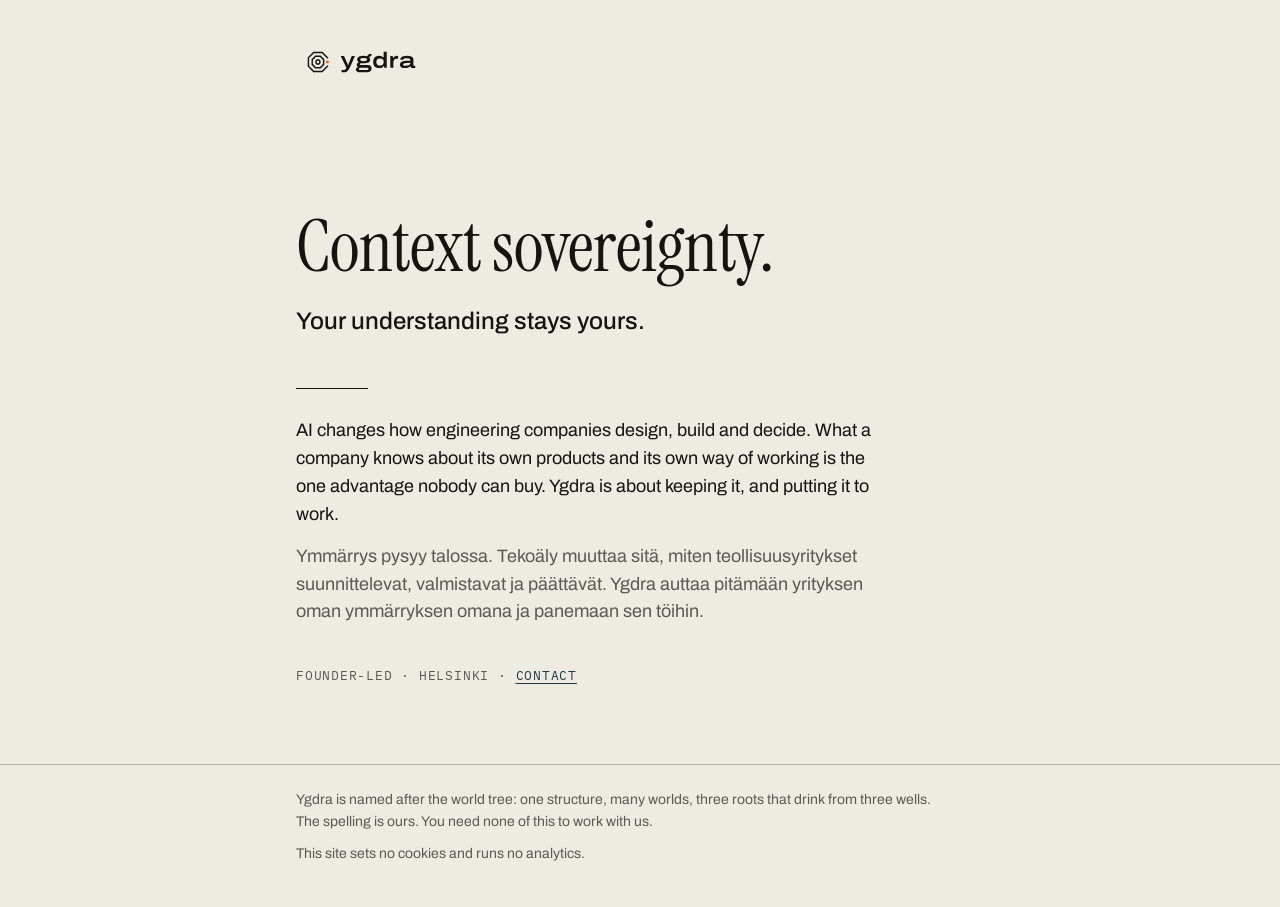
==== index.html @ 9dcf535b "ygdra.ai holding page v1 (from ygdra-site 4acb606)" ====
<!doctype html>
<html lang="en">
<head>
<meta charset="utf-8">
<meta name="viewport" content="width=device-width, initial-scale=1">
<title>Ygdra</title>
<meta name="description" content="Context sovereignty. Your understanding stays yours.">
<meta name="color-scheme" content="light dark">
<link rel="icon" href="favicon.svg" type="image/svg+xml">
<link rel="icon" href="favicon.ico" sizes="any">
<link rel="preload" href="fonts/Archivo-400-700.woff2" as="font" type="font/woff2" crossorigin>
<link rel="preload" href="fonts/InstrumentSerif-400.woff2" as="font" type="font/woff2" crossorigin>
<style>
@font-face{font-family:"Archivo";src:url(fonts/Archivo-400-700.woff2) format("woff2");font-weight:400 700;font-stretch:62% 125%;font-display:swap}
@font-face{font-family:"Instrument Serif";src:url(fonts/InstrumentSerif-400.woff2) format("woff2");font-weight:400;font-display:swap}
@font-face{font-family:"IBM Plex Mono";src:url(fonts/IBMPlexMono-400.woff2) format("woff2");font-weight:400;font-display:swap}
:root{--bg:#eeebe3;--ink:#15140f;--ink-2:#5c5a53;--rule:#15140f;--link:#1e3a44}
@media (prefers-color-scheme:dark){:root{--bg:#15140f;--ink:#eeebe3;--ink-2:#a19f9a;--rule:#eeebe3;--link:#eeebe3}}
*{box-sizing:border-box}
html,body{margin:0;background:var(--bg);color:var(--ink)}
body{font-family:"Archivo",system-ui,sans-serif;font-size:18px;line-height:1.55;min-height:100vh;display:flex;flex-direction:column}
.wrap{width:100%;max-width:46rem;margin:0 auto;padding:0 24px}
header{padding:40px 0 0}
header img{display:block;height:44px;width:auto}
.img-dark{display:none}
@media (prefers-color-scheme:dark){.img-light{display:none}.img-dark{display:block}}
main{flex:1;padding:14vh 0 64px}
h1{font-family:"Instrument Serif",Georgia,serif;font-weight:400;font-size:clamp(44px,8vw,72px);line-height:1.04;letter-spacing:-.01em;margin:0}
.promise{font-size:clamp(20px,2.6vw,24px);font-weight:500;margin:18px 0 0}
.rule{border:0;border-top:1px solid var(--rule);margin:48px 0 28px;width:72px}
p{margin:0 0 14px;max-width:36rem}
.fi{color:var(--ink-2)}
.meta{font-family:"IBM Plex Mono",ui-monospace,monospace;font-size:13px;letter-spacing:.06em;text-transform:uppercase;color:var(--ink-2);margin-top:40px}
a{color:var(--link);text-underline-offset:3px}
a:focus-visible{outline:2px solid #b8390a;outline-offset:3px}
footer{border-top:1px solid color-mix(in srgb,var(--rule) 25%,transparent);padding:24px 0 32px;font-size:14px;color:var(--ink-2)}
footer p{max-width:40rem;margin:0 0 10px}
</style>
</head>
<body>
<header><div class="wrap">
  <img class="img-light" src="img/ygdra-lockup-horizontal.svg" alt="Ygdra" width="133" height="44">
  <img class="img-dark" src="img/ygdra-lockup-horizontal-dark.svg" alt="" width="133" height="44">
</div></header>

<main><div class="wrap">
  <h1>Context sovereignty.</h1>
  <p class="promise">Your understanding stays yours.</p>

  <hr class="rule">

  <p>AI changes how engineering companies design, build and decide. What a company knows about its own products and its own way of working is the one advantage nobody can buy. Ygdra is about keeping it, and putting it to work.</p>
  <p lang="fi" class="fi">Ymmärrys pysyy talossa. Tekoäly muuttaa sitä, miten teollisuusyritykset suunnittelevat, valmistavat ja päättävät. Ygdra auttaa pitämään yrityksen oman ymmärryksen omana ja panemaan sen töihin.</p>

  <p class="meta">Founder-led · Helsinki · <a href="mailto:hello@ygdra.ai">Contact</a></p>
</div></main>

<footer><div class="wrap">
  <p>Ygdra is named after the world tree: one structure, many worlds, three roots that drink from three wells. The spelling is ours. You need none of this to work with us.</p>
  <p>This site sets no cookies and runs no analytics.</p>
</div></footer>
</body>
</html>
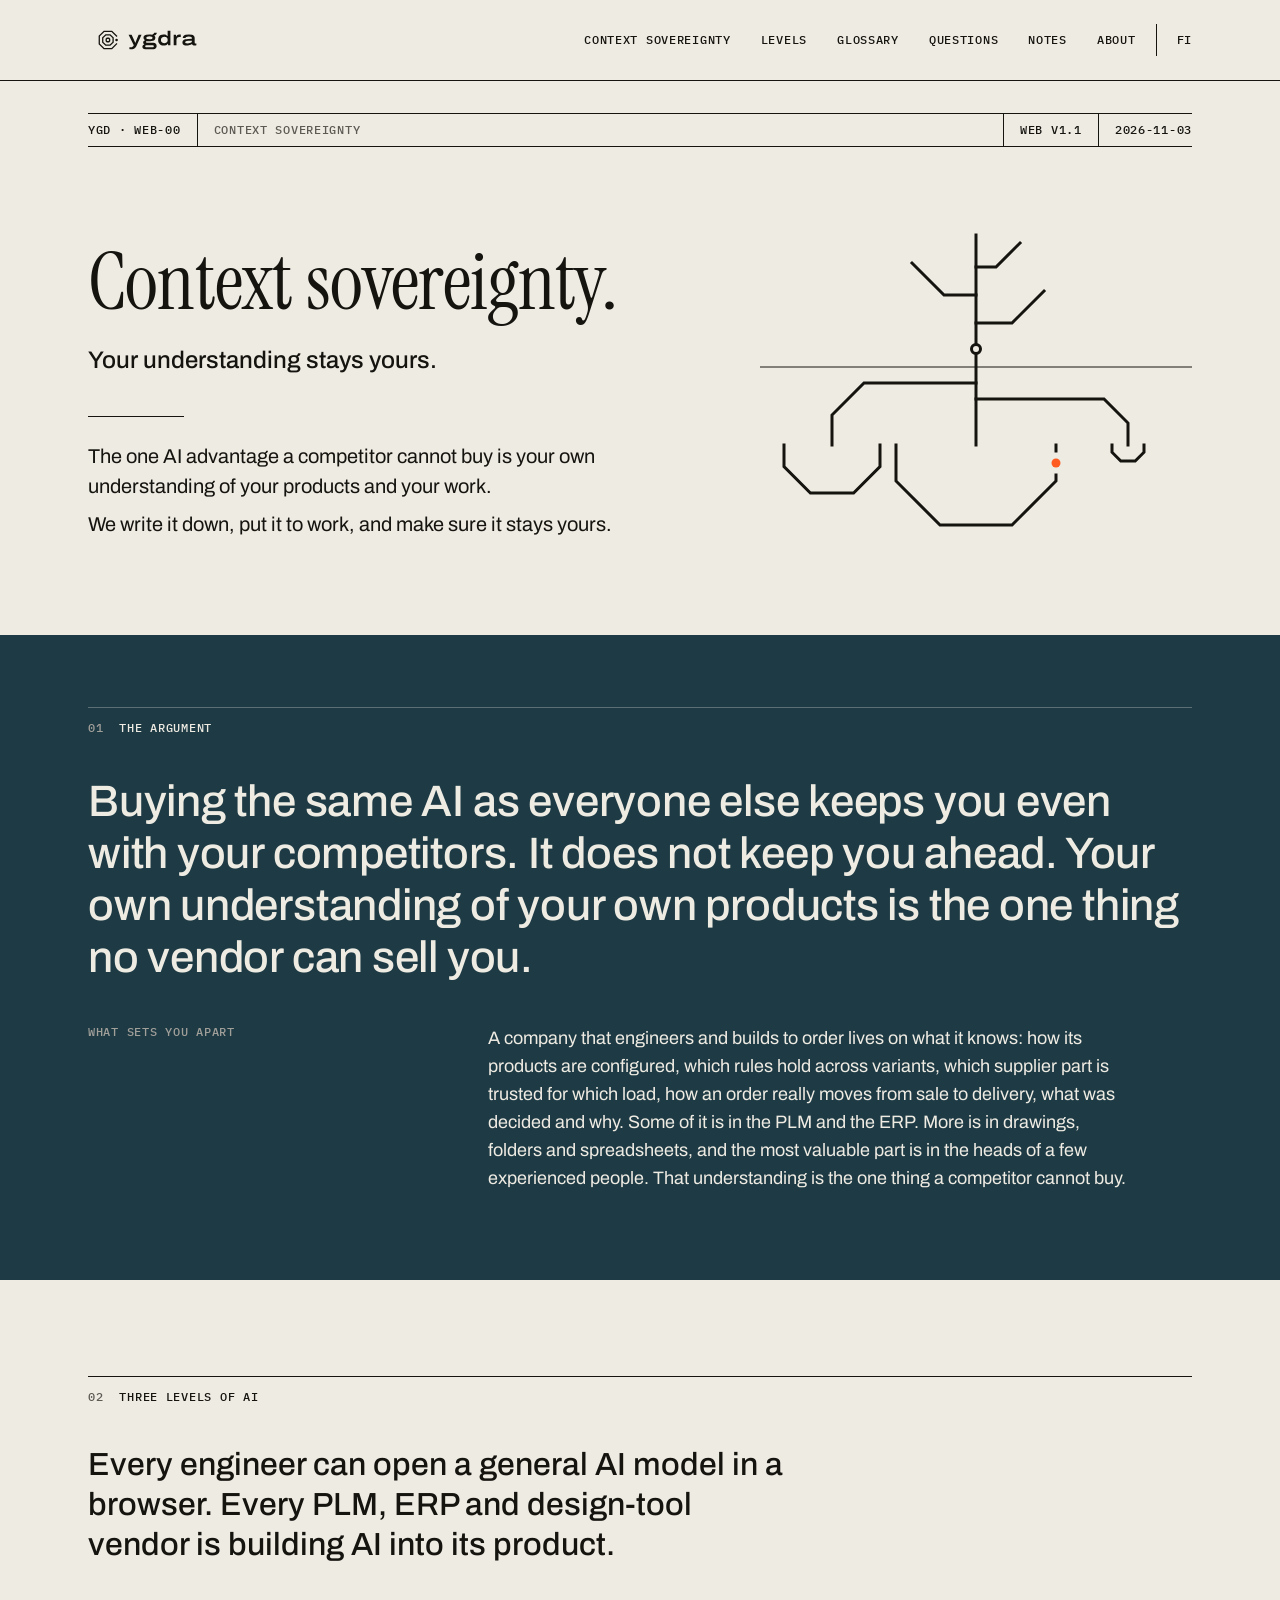
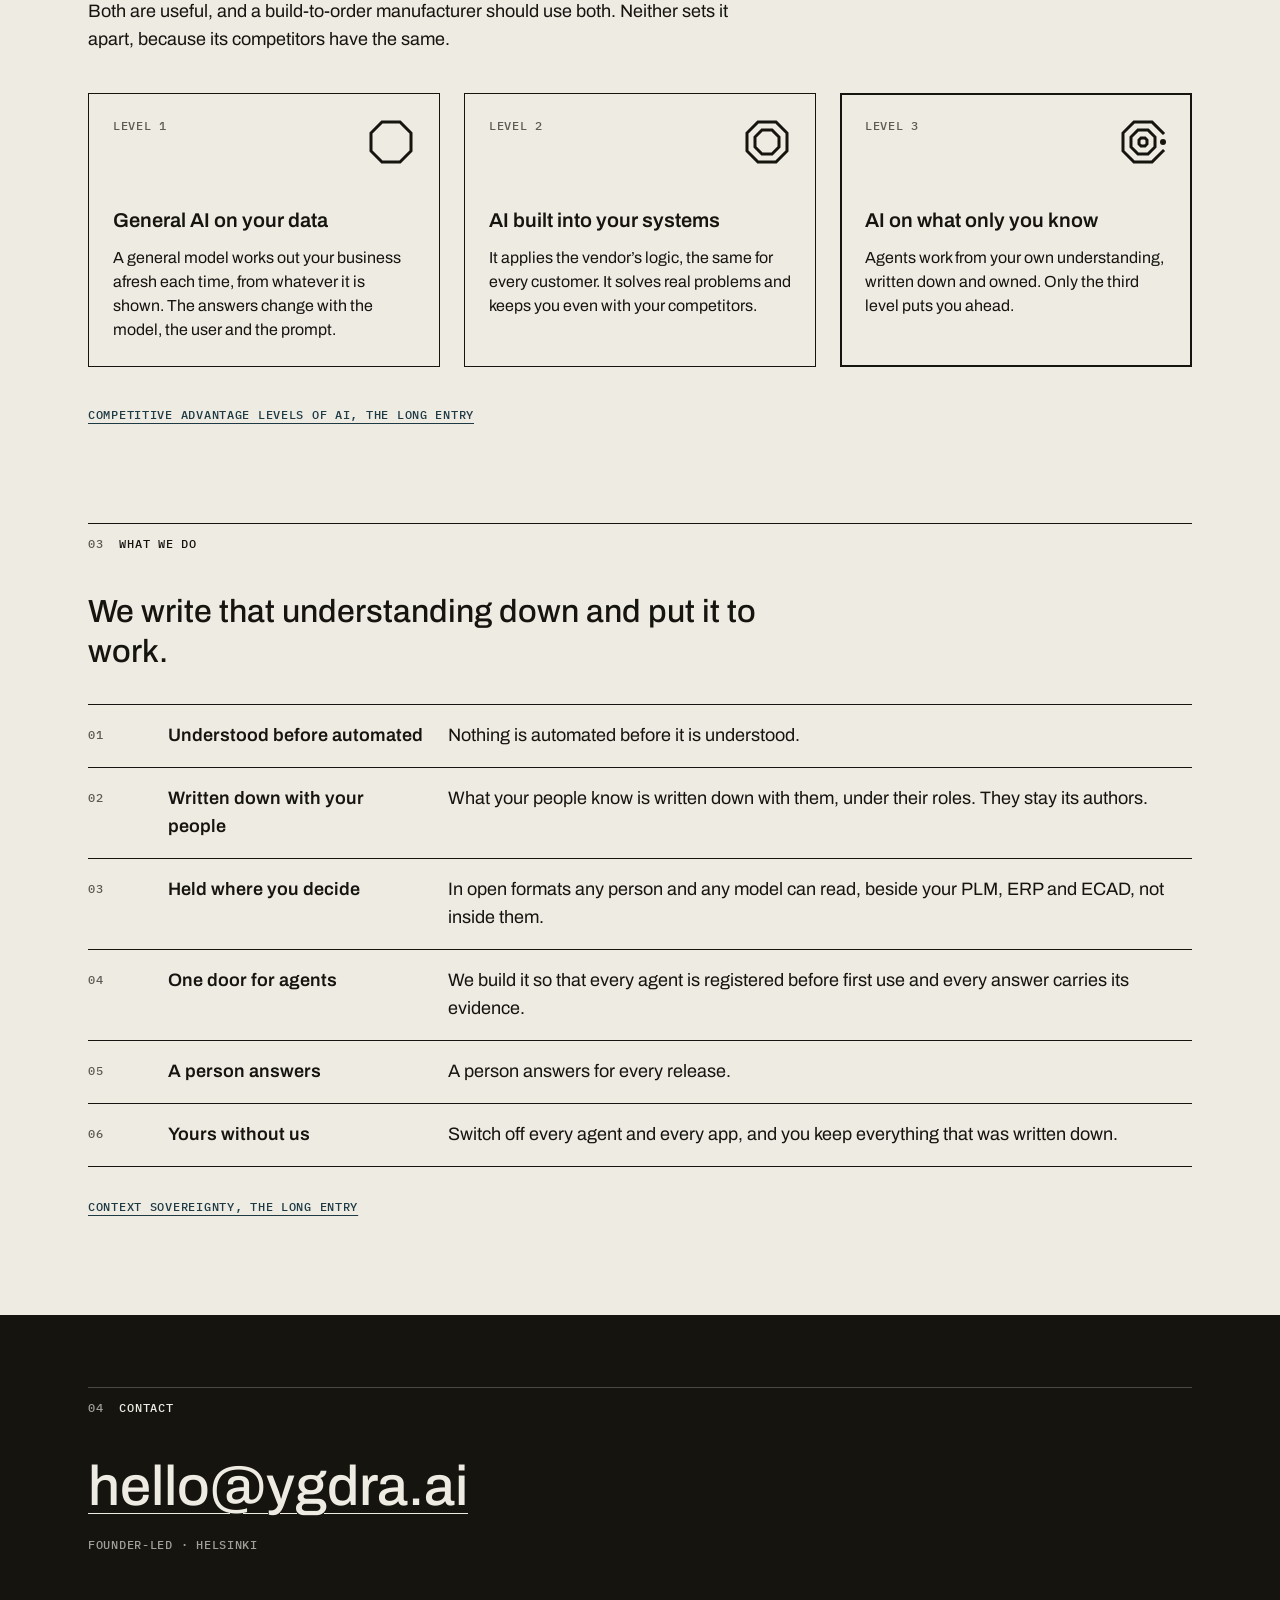
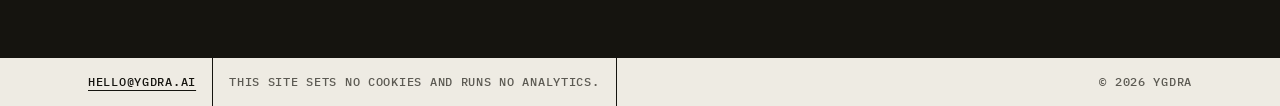
==== commit 2f373c7c: "Site v1.1: lander, context sovereignty, levels, glossary, questions, notes, about, FI Co-Authored-By" ====
--- a/index.html
+++ b/index.html
@@ -6,58 +6,101 @@
 <title>Ygdra</title>
 <meta name="description" content="Context sovereignty. Your understanding stays yours.">
 <meta name="color-scheme" content="light dark">
-<link rel="icon" href="favicon.svg" type="image/svg+xml">
-<link rel="icon" href="favicon.ico" sizes="any">
-<link rel="preload" href="fonts/Archivo-400-700.woff2" as="font" type="font/woff2" crossorigin>
-<link rel="preload" href="fonts/InstrumentSerif-400.woff2" as="font" type="font/woff2" crossorigin>
-<style>
-@font-face{font-family:"Archivo";src:url(fonts/Archivo-400-700.woff2) format("woff2");font-weight:400 700;font-stretch:62% 125%;font-display:swap}
-@font-face{font-family:"Instrument Serif";src:url(fonts/InstrumentSerif-400.woff2) format("woff2");font-weight:400;font-display:swap}
-@font-face{font-family:"IBM Plex Mono";src:url(fonts/IBMPlexMono-400.woff2) format("woff2");font-weight:400;font-display:swap}
-:root{--bg:#eeebe3;--ink:#15140f;--ink-2:#5c5a53;--rule:#15140f;--link:#1e3a44}
-@media (prefers-color-scheme:dark){:root{--bg:#15140f;--ink:#eeebe3;--ink-2:#a19f9a;--rule:#eeebe3;--link:#eeebe3}}
-*{box-sizing:border-box}
-html,body{margin:0;background:var(--bg);color:var(--ink)}
-body{font-family:"Archivo",system-ui,sans-serif;font-size:18px;line-height:1.55;min-height:100vh;display:flex;flex-direction:column}
-.wrap{width:100%;max-width:46rem;margin:0 auto;padding:0 24px}
-header{padding:40px 0 0}
-header img{display:block;height:44px;width:auto}
-.img-dark{display:none}
-@media (prefers-color-scheme:dark){.img-light{display:none}.img-dark{display:block}}
-main{flex:1;padding:14vh 0 64px}
-h1{font-family:"Instrument Serif",Georgia,serif;font-weight:400;font-size:clamp(44px,8vw,72px);line-height:1.04;letter-spacing:-.01em;margin:0}
-.promise{font-size:clamp(20px,2.6vw,24px);font-weight:500;margin:18px 0 0}
-.rule{border:0;border-top:1px solid var(--rule);margin:48px 0 28px;width:72px}
-p{margin:0 0 14px;max-width:36rem}
-.fi{color:var(--ink-2)}
-.meta{font-family:"IBM Plex Mono",ui-monospace,monospace;font-size:13px;letter-spacing:.06em;text-transform:uppercase;color:var(--ink-2);margin-top:40px}
-a{color:var(--link);text-underline-offset:3px}
-a:focus-visible{outline:2px solid #b8390a;outline-offset:3px}
-footer{border-top:1px solid color-mix(in srgb,var(--rule) 25%,transparent);padding:24px 0 32px;font-size:14px;color:var(--ink-2)}
-footer p{max-width:40rem;margin:0 0 10px}
-</style>
+<link rel="icon" href="/favicon.svg" type="image/svg+xml">
+<link rel="icon" href="/favicon.ico" sizes="any">
+<link rel="alternate" hreflang="en" href="/">
+<link rel="alternate" hreflang="fi" href="/fi/">
+<link rel="preload" href="/fonts/Archivo-400-700.woff2" as="font" type="font/woff2" crossorigin>
+<link rel="preload" href="/fonts/InstrumentSerif-400.woff2" as="font" type="font/woff2" crossorigin>
+<link rel="stylesheet" href="/css/site.css">
 </head>
 <body>
-<header><div class="wrap">
-  <img class="img-light" src="img/ygdra-lockup-horizontal.svg" alt="Ygdra" width="133" height="44">
-  <img class="img-dark" src="img/ygdra-lockup-horizontal-dark.svg" alt="" width="133" height="44">
+<a class="skip" href="#main">Skip to content</a>
+<header class="site-head"><div class="wrap">
+  <a class="brand" href="/" aria-current="page"><picture><source srcset="/img/ygdra-lockup-horizontal-one-colour-birch.svg" media="(prefers-color-scheme: dark)"><img src="/img/ygdra-lockup-horizontal-one-colour-tar.svg" alt="Ygdra, home" width="120" height="40"></picture></a>
+  <nav class="nav" aria-label="Main"><ul>
+    <li><a href="/context-sovereignty/">Context sovereignty</a></li>
+    <li><a href="/levels/">Levels</a></li>
+    <li><a href="/glossary/">Glossary</a></li>
+    <li><a href="/questions/">Questions</a></li>
+    <li><a href="/notes/">Notes</a></li>
+    <li><a href="/about/">About</a></li>
+    <li class="lang"><a href="/fi/" lang="fi" hreflang="fi" aria-label="Suomeksi">FI</a></li>
+  </ul></nav>
 </div></header>
 
-<main><div class="wrap">
-  <h1>Context sovereignty.</h1>
-  <p class="promise">Your understanding stays yours.</p>
+<main id="main">
+  <section class="hero" aria-labelledby="lead"><div class="wrap">
+    <p class="tb"><span>YGD · WEB-00</span><span class="tb-title" aria-hidden="true">Context sovereignty</span><span>Web v1.1</span><span>2026-11-03</span></p>
+    <div class="hero-grid">
+      <div>
+        <h1 class="lead" id="lead">Context sovereignty.</h1>
+        <p class="promise">Your understanding stays yours.</p>
+        <hr class="rule">
+        <p class="story"><span>The one AI advantage a competitor cannot buy is your own understanding of your products and your work.</span><span>We write it down, put it to work, and make sure it stays yours.</span></p>
+      </div>
+      <figure class="hero-fig"><picture><source srcset="/img/ygdra-device-plain-dark.svg" media="(prefers-color-scheme: dark)"><img class="acc-asset" src="/img/ygdra-device-plain.svg" alt="" width="432" height="320"></picture></figure>
+    </div>
+  </div></section>
 
-  <hr class="rule">
+  <section class="band" aria-labelledby="h-argument"><div class="wrap">
+    <div class="sec-head"><span class="no">01</span><h2 id="h-argument">The argument</h2></div>
+    <p class="statement">Buying the same AI as everyone else keeps you even with your competitors. It does not keep you ahead. Your own understanding of your own products is the one thing no vendor can sell you.</p>
+    <div class="cols">
+      <p class="label">What sets you apart</p>
+      <p>A company that engineers and builds to order lives on what it knows: how its products are configured, which rules hold across variants, which supplier part is trusted for which load, how an order really moves from sale to delivery, what was decided and why. Some of it is in the PLM and the ERP. More is in drawings, folders and spreadsheets, and the most valuable part is in the heads of a few experienced people. That understanding is the one thing a competitor cannot buy.</p>
+    </div>
+  </div></section>
 
-  <p>AI changes how engineering companies design, build and decide. What a company knows about its own products and its own way of working is the one advantage nobody can buy. Ygdra is about keeping it, and putting it to work.</p>
-  <p lang="fi" class="fi">Ymmärrys pysyy talossa. Tekoäly muuttaa sitä, miten teollisuusyritykset suunnittelevat, valmistavat ja päättävät. Ygdra auttaa pitämään yrityksen oman ymmärryksen omana ja panemaan sen töihin.</p>
+  <section class="block" aria-labelledby="h-levels"><div class="wrap">
+    <div class="sec-head"><span class="no">02</span><h2 id="h-levels">Three levels of AI</h2></div>
+    <p class="lead-in">Every engineer can open a general AI model in a browser. Every PLM, ERP and design-tool vendor is building AI into its product.</p>
+    <p>Both are useful, and a build-to-order manufacturer should use both. Neither sets it apart, because its competitors have the same.</p>
+    <ol class="lvl-cards">
+      <li>
+        <div class="lvl-top"><span class="label">Level 1</span><svg class="rings" viewBox="0 0 24 24" width="48" height="48" aria-hidden="true" focusable="false"><path d="M7.5 2H16.5L22 7.5V16.5L16.5 22H7.5L2 16.5V7.5Z" fill="none" stroke="currentColor" stroke-width="1.5" stroke-linejoin="miter" stroke-linecap="square"/></svg></div>
+        <h3>General AI on your data</h3>
+        <p>A general model works out your business afresh each time, from whatever it is shown. The answers change with the model, the user and the prompt.</p>
+      </li>
+      <li>
+        <div class="lvl-top"><span class="label">Level 2</span><svg class="rings" viewBox="0 0 24 24" width="48" height="48" aria-hidden="true" focusable="false"><path d="M7.5 2H16.5L22 7.5V16.5L16.5 22H7.5L2 16.5V7.5Z" fill="none" stroke="currentColor" stroke-width="1.5" stroke-linejoin="miter" stroke-linecap="square"/><path d="M9.5 6H14.5L18 9.5V14.5L14.5 18H9.5L6 14.5V9.5Z" fill="none" stroke="currentColor" stroke-width="1.5" stroke-linejoin="miter" stroke-linecap="square"/></svg></div>
+        <h3>AI built into your systems</h3>
+        <p>It applies the vendor’s logic, the same for every customer. It solves real problems and keeps you even with your competitors.</p>
+      </li>
+      <li class="ahead">
+        <div class="lvl-top"><span class="label">Level 3</span><svg class="rings" viewBox="0 0 24 24" width="48" height="48" aria-hidden="true" focusable="false"><path fill="currentColor" fill-rule="evenodd" d="M5.250 9.189L5.250 14.811L9.189 18.750L14.811 18.750L18.750 14.811L18.750 9.189L14.811 5.250L9.189 5.250ZM14.189 6.750L17.250 9.811L17.250 14.189L14.189 17.250L9.811 17.250L6.750 14.189L6.750 9.811L9.811 6.750ZM9.250 13.311L10.689 14.750L13.311 14.750L14.750 13.311L14.750 10.689L13.311 9.250L10.689 9.250L9.250 10.689ZM13.250 11.311L13.250 12.689L12.689 13.250L11.311 13.250L10.750 12.689L10.750 11.311L11.311 10.750L12.689 10.750ZM2.750 16.189L2.750 7.811L7.811 2.750L16.189 2.750L21.470 8.030L22.000 8.561L23.061 7.500L16.811 1.250L7.189 1.250L1.250 7.189L1.250 16.811L7.189 22.750L16.811 22.750L22.530 17.030L23.061 16.500L22.000 15.439L16.189 21.250L7.811 21.250Z"/><path fill="currentColor" d="M20.500 12.000a1.500 1.500 0 1 0 3.000 0a1.500 1.500 0 1 0 -3.000 0Z"/></svg></div>
+        <h3>AI on what only you know</h3>
+        <p>Agents work from your own understanding, written down and owned. Only the third level puts you ahead.</p>
+      </li>
+    </ol>
+    <p class="more"><a href="/levels/">Competitive advantage levels of AI, the long entry</a></p>
+  </div></section>
 
-  <p class="meta">Founder-led · Helsinki · <a href="mailto:hello@ygdra.ai">Contact</a></p>
-</div></main>
+  <section class="block" aria-labelledby="h-what"><div class="wrap">
+    <div class="sec-head"><span class="no">03</span><h2 id="h-what">What we do</h2></div>
+    <p class="lead-in">We write that understanding down and put it to work.</p>
+    <ol class="schedule">
+      <li><span class="no">01</span><span class="term">Understood before automated</span><span>Nothing is automated before it is understood.</span></li>
+      <li><span class="no">02</span><span class="term">Written down with your people</span><span>What your people know is written down with them, under their roles. They stay its authors.</span></li>
+      <li><span class="no">03</span><span class="term">Held where you decide</span><span>In open formats any person and any model can read, beside your PLM, ERP and ECAD, not inside them.</span></li>
+      <li><span class="no">04</span><span class="term">One door for agents</span><span>We build it so that every agent is registered before first use and every answer carries its evidence.</span></li>
+      <li><span class="no">05</span><span class="term">A person answers</span><span>A person answers for every release.</span></li>
+      <li><span class="no">06</span><span class="term">Yours without us</span><span>Switch off every agent and every app, and you keep everything that was written down.</span></li>
+    </ol>
+    <p class="more"><a href="/context-sovereignty/">Context sovereignty, the long entry</a></p>
+  </div></section>
 
-<footer><div class="wrap">
-  <p>Ygdra is named after the world tree: one structure, many worlds, three roots that drink from three wells. The spelling is ours. You need none of this to work with us.</p>
-  <p>This site sets no cookies and runs no analytics.</p>
+  <section class="band-tar" aria-labelledby="h-contact"><div class="wrap">
+    <div class="sec-head"><span class="no">04</span><h2 id="h-contact">Contact</h2></div>
+    <p class="contact-line"><a href="mailto:hello@ygdra.ai">hello@ygdra.ai</a></p>
+    <p class="meta">Founder-led · Helsinki</p>
+  </div></section>
+</main>
+
+<footer class="site-foot"><div class="wrap">
+  <span><a href="mailto:hello@ygdra.ai">hello@ygdra.ai</a></span>
+  <span>This site sets no cookies and runs no analytics.</span>
+  <span>© 2026 Ygdra</span>
 </div></footer>
 </body>
 </html>
--- a/css/site.css
+++ b/css/site.css
@@ -0,0 +1,297 @@
+/* ygdra.ai · site v1.1 · tokens from the Ygdra design system (six core hexes never move)
+   One accent element per page (README "The accent rule"): the device node on the two lander pages,
+   the level-3 door node on /levels/, the title-block version word elsewhere. */
+@font-face{font-family:"Archivo";src:url(/fonts/Archivo-400-700.woff2) format("woff2");font-weight:400 700;font-stretch:62% 125%;font-display:swap}
+@font-face{font-family:"Instrument Serif";src:url(/fonts/InstrumentSerif-400.woff2) format("woff2");font-weight:400;font-display:swap}
+@font-face{font-family:"IBM Plex Mono";src:url(/fonts/IBMPlexMono-400.woff2) format("woff2");font-weight:400;font-display:swap}
+@font-face{font-family:"IBM Plex Mono";src:url(/fonts/IBMPlexMono-500.woff2) format("woff2");font-weight:500;font-display:swap}
+
+:root{
+  --bg:#eeebe3;          /* surface-1 · birch */
+  --panel:#e5e2db;       /* surface-2 */
+  --ink:#15140f;         /* text-primary · tar */
+  --ink-2:#5c5a53;       /* text-secondary · ash-ink */
+  --link:#1e3a44;        /* link · fjord */
+  --line:#15140f;        /* line-hair */
+  --line-soft:#bebcb4;   /* tar 22 % over birch, decorative separators */
+  --active:#15140f;      /* line-active */
+  --accent:#ff5a1f;      /* the accent · signal (nodes only on birch) */
+  --accent-ink:#b8390a;  /* accent as text on birch */
+  --focus:#b8390a;       /* focus · accent-ink */
+  --band:#1e3a44;        /* full-bleed statement band · fjord */
+  --band-ink:#eeebe3;    /* birch on fjord 10.11:1 */
+  --band-ink-2:#a19f9a;  /* ash-ink (dark) on fjord 4.55:1 */
+  --band-line:#5c6f74;   /* birch 30 % over fjord, decorative */
+  --tar-band:#15140f;    /* closing band · tar */
+  --sans:"Archivo","Helvetica Neue",Arial,sans-serif;
+  --serif:"Instrument Serif",Georgia,serif;
+  --mono:"IBM Plex Mono",ui-monospace,monospace;
+  --page-max:72rem;      /* 1152 px */
+  --measure:40rem;
+  --gutter:24px;
+  color-scheme:light dark;
+}
+@media (prefers-color-scheme:dark){
+  :root{
+    --bg:#15140f; --panel:#1e3a44; --ink:#eeebe3; --ink-2:#a19f9a; --link:#eeebe3;
+    --line:#494842; --line-soft:#33322d; --active:#eeebe3; --accent-ink:#ff5a1f; --focus:#ff5a1f;
+    --tar-band:#15140f;
+  }
+}
+
+*,*::before,*::after{box-sizing:border-box}
+html{-webkit-text-size-adjust:100%;text-size-adjust:100%}
+html,body{margin:0;background:var(--bg);color:var(--ink)}
+body{font-family:var(--sans);font-size:18px;line-height:28px;min-height:100vh;display:flex;flex-direction:column;overflow-wrap:break-word}
+main{flex:1}
+img,svg{max-width:100%;height:auto}
+
+a{color:var(--link);text-decoration-thickness:1px;text-underline-offset:4px}
+a:hover{text-decoration-thickness:2px}
+a:focus-visible{outline:2px solid var(--focus);outline-offset:2px;border-radius:0}
+
+.wrap{width:100%;max-width:var(--page-max);margin:0 auto;padding:0 var(--gutter)}
+.wrap-wide{max-width:calc(var(--page-max) + 2 * var(--gutter))}
+
+/* skip link */
+.skip{position:absolute;left:var(--gutter);top:-100px;z-index:10;background:var(--bg);color:var(--ink);font:500 12px/16px var(--mono);letter-spacing:.06em;text-transform:uppercase;padding:8px 12px;border:1px solid var(--line)}
+.skip:focus{top:12px}
+
+/* mono labels (label-xs) */
+.label,.meta{font-family:var(--mono);font-weight:500;font-size:12px;line-height:16px;letter-spacing:.06em;text-transform:uppercase;color:var(--ink-2)}
+
+/* header · NavBar */
+.site-head{border-bottom:1px solid var(--line)}
+.site-head .wrap{display:flex;align-items:center;justify-content:space-between;flex-wrap:wrap;gap:12px 32px;padding-top:20px;padding-bottom:20px}
+.brand{display:block;line-height:0}
+.brand img{display:block;height:40px;width:auto}
+.nav ul{display:flex;flex-wrap:wrap;gap:4px 20px;list-style:none;margin:0;padding:0}
+.nav a{position:relative;display:inline-flex;align-items:center;min-height:32px;padding-left:10px;font:500 12px/16px var(--mono);letter-spacing:.06em;text-transform:uppercase;color:var(--ink);text-decoration:none;white-space:nowrap}
+.nav a::before{content:"";position:absolute;left:0;top:50%;width:4px;height:4px;margin-top:-2px;border-radius:50%;background:transparent}
+.nav a:hover{text-decoration:underline;text-decoration-thickness:1px;text-underline-offset:4px}
+.nav a[aria-current="page"]::before{background:var(--ink)}
+.nav .lang{border-left:1px solid var(--line);padding-left:20px}
+.nav .lang a::before{display:none}
+.nav .lang a{padding-left:0}
+
+/* TitleBlock: ID · title · version · date, hairline above and below */
+.tb{display:flex;margin:0;border-top:1px solid var(--line);border-bottom:1px solid var(--line);font:500 12px/16px var(--mono);letter-spacing:.06em;text-transform:uppercase;color:var(--ink);max-width:none}
+.tb>span{padding:8px 16px;border-left:1px solid var(--line);white-space:nowrap}
+.tb>span:first-child{border-left:0;padding-left:0}
+.tb>.tb-title{flex:1;min-width:0;overflow:hidden;text-overflow:ellipsis;color:var(--ink-2)}
+.tb>span:last-child{padding-right:0}
+.acc{color:var(--accent-ink)}
+
+/* hero (lander pages) */
+.hero{padding:32px 0 96px}
+.hero-grid{display:grid;grid-template-columns:minmax(0,7fr) minmax(0,5fr);gap:48px;align-items:end;margin-top:72px}
+.lead{font-family:var(--serif);font-weight:400;font-size:clamp(52px,6.4vw,80px);line-height:1.05;letter-spacing:-.01em;margin:0}
+.promise{font-size:24px;line-height:32px;font-weight:500;margin:20px 0 0}
+.gloss{color:var(--ink-2);font-size:16px;line-height:24px;margin:10px 0 0;max-width:var(--measure)}
+.rule{border:0;border-top:1px solid var(--line);margin:40px 0 24px;width:96px}
+.story{font-size:20px;line-height:30px;margin:0;max-width:36rem}
+.story span{display:block}
+.story span+span{margin-top:8px}
+.hero-fig{margin:0;justify-self:end;width:100%;max-width:432px}
+.hero-fig img{display:block;width:100%;height:auto}
+
+/* section header row: mono number + mono name on a hairline */
+.sec-head{display:flex;gap:16px;align-items:baseline;border-top:1px solid var(--line);padding-top:12px;margin:0 0 40px}
+.sec-head .no{font:500 12px/16px var(--mono);letter-spacing:.06em;color:var(--ink-2)}
+.sec-head h2{margin:0;font:500 12px/16px var(--mono);letter-spacing:.06em;text-transform:uppercase;color:var(--ink)}
+.block{padding:0 0 96px}
+.statement{font-size:clamp(26px,3.1vw,40px);line-height:1.2;font-weight:500;letter-spacing:-.005em;margin:0 0 32px;max-width:52rem}
+
+/* full-bleed bands */
+.band{background:var(--band);color:var(--band-ink);padding:72px 0 88px;margin:0 0 96px;--focus:#ff5a1f;--link:var(--band-ink);--line:var(--band-line)}
+.band .sec-head{border-top-color:var(--band-line)}
+.band .sec-head .no{color:var(--band-ink-2)}
+.band .sec-head h2{color:var(--band-ink)}
+.band .statement{font-size:clamp(28px,3.6vw,44px);line-height:1.18;max-width:none;margin-bottom:40px}
+.band .cols{display:grid;grid-template-columns:minmax(0,1fr) minmax(0,2fr);gap:24px 48px}
+.band .cols p{margin:0;max-width:var(--measure)}
+.band .cols .label{color:var(--band-ink-2)}
+.band a{color:var(--band-ink)}
+.band-tar{background:var(--tar-band);color:#eeebe3;padding:72px 0 88px;--focus:#ff5a1f;--link:#eeebe3}
+.band-tar .sec-head{border-top-color:#494842}
+.band-tar .sec-head .no,.band-tar .meta{color:#a19f9a}
+.band-tar .sec-head h2{color:#eeebe3}
+.band-tar a{color:#eeebe3}
+@media (prefers-color-scheme:dark){.band-tar{border-top:1px solid var(--line)}}
+.contact-line{font-size:clamp(30px,4.4vw,56px);line-height:1.1;font-weight:500;margin:0 0 20px}
+.contact-line a{text-decoration-thickness:1px;text-underline-offset:8px}
+
+/* level cards with ring markers */
+.lvl-cards{display:grid;grid-template-columns:repeat(3,minmax(0,1fr));gap:24px;margin:40px 0 32px;padding:0;list-style:none}
+.lvl-cards li{border:1px solid var(--line);padding:24px;display:flex;flex-direction:column}
+.lvl-cards li.ahead{border:2px solid var(--active);padding:23px}
+.lvl-top{display:flex;justify-content:space-between;align-items:flex-start;margin-bottom:40px}
+.rings{width:48px;height:48px;flex:none;color:var(--ink)}
+.rings .acc-node{fill:var(--accent)}
+.lvl-cards h3{font-size:20px;line-height:28px;font-weight:600;margin:0 0 12px}
+.lvl-cards p{font-size:16px;line-height:24px;margin:0;color:var(--ink)}
+
+/* schedule: numbered rows on hairlines (principles, test, glossary, record) */
+.schedule{margin:0;padding:0;list-style:none;border-bottom:1px solid var(--line)}
+.schedule>li,.schedule>div{display:grid;grid-template-columns:56px minmax(0,16rem) minmax(0,1fr);gap:8px 24px;border-top:1px solid var(--line);padding:16px 0 18px}
+.schedule .no{font:500 12px/28px var(--mono);letter-spacing:.06em;color:var(--ink-2)}
+.schedule dt,.schedule .term{font-weight:600}
+.schedule dd{margin:0;max-width:34rem}
+.lead-in{font-size:clamp(24px,2.6vw,32px);line-height:1.25;font-weight:500;margin:0 0 32px;max-width:44rem}
+.more{margin:24px 0 0}
+.more a,.go{font:500 12px/16px var(--mono);letter-spacing:.06em;text-transform:uppercase}
+
+/* long entries and documents */
+.doc-head{padding:32px 0 64px}
+.doc-title{font-family:var(--serif);font-weight:400;font-size:clamp(40px,5vw,64px);line-height:1.05;letter-spacing:-.01em;margin:72px 0 0;max-width:56rem}
+.doc-head .promise{margin-top:16px}
+.byline{margin:20px 0 0}
+.standfirst{font-size:20px;line-height:30px;margin:28px 0 0;max-width:44rem}
+/* In short: Card, panel, inner hairline at 4 px (picture-stone panel) */
+.inshort{position:relative;background:var(--panel);border:1px solid var(--line);padding:24px 28px 8px;margin:40px 0 0;max-width:46rem}
+.inshort::before{content:"";position:absolute;inset:4px;border:1px solid var(--line-soft);pointer-events:none}
+.inshort .label{margin:0 0 8px;position:relative}
+.inshort p{position:relative}
+.inshort p:last-child{margin-bottom:16px}
+.sec{display:grid;grid-template-columns:minmax(0,1fr) minmax(0,3fr);gap:16px 48px;border-top:1px solid var(--line);padding:32px 0 64px}
+.sec-meta{display:flex;flex-direction:column;gap:16px;align-items:flex-start}
+.sec-meta .no{font:500 12px/16px var(--mono);letter-spacing:.06em;color:var(--ink-2);padding-top:8px}
+.sec h2{font-size:24px;line-height:32px;font-weight:500;margin:0 0 20px;max-width:40rem}
+.sec .body>*:last-child{margin-bottom:0}
+p{margin:0 0 16px;max-width:var(--measure)}
+.doc ol:not(.schedule),.doc ul:not(.schedule){margin:0 0 16px;padding-left:1.3em;max-width:var(--measure)}
+.doc li{margin:0 0 8px}
+.doc li::marker{color:var(--ink-2)}
+.doc h3{font-size:18px;line-height:28px;font-weight:600;margin:28px 0 8px}
+.doc em{font-style:italic}
+.doc .band{margin:0;padding:64px 0 72px}
+.doc .band+.sec{border-top:0}
+
+/* test checklist */
+.check>li{grid-template-columns:56px minmax(0,1fr) 24px}
+.check .box{width:16px;height:16px;border:1px solid var(--line);margin-top:6px}
+
+/* comparison table */
+.table-sec{border-top:1px solid var(--line);padding:32px 0 64px}
+table.compare{width:100%;border-collapse:collapse;font-size:16px;line-height:24px;margin:0}
+.compare caption{text-align:left;font:500 12px/16px var(--mono);letter-spacing:.06em;text-transform:uppercase;color:var(--ink);padding:0 0 24px}
+.compare th,.compare td{text-align:left;vertical-align:top;padding:14px 20px 14px 0;border-top:1px solid var(--line-soft)}
+.compare thead th{border-top:0;border-bottom:1px solid var(--line);font-weight:600;font-size:16px;padding-bottom:12px}
+.compare thead th .label{display:block;margin-bottom:4px}
+.compare thead th:last-child{box-shadow:inset 0 2px 0 var(--active);padding-top:14px}
+.compare tbody th{font-weight:400;color:var(--ink-2);width:20%}
+.compare td{width:26.6%}
+
+/* track record (TreeRow grammar) */
+.record{margin:0;padding:0;list-style:none;border-bottom:1px solid var(--line)}
+.record li{display:grid;grid-template-columns:120px minmax(0,15rem) minmax(0,1fr);gap:4px 24px;border-top:1px solid var(--line-soft);padding:14px 0}
+.record li:first-child{border-top:1px solid var(--line)}
+.record .yrs{font:500 12px/28px var(--mono);letter-spacing:.06em;color:var(--ink-2)}
+.record .role{font-weight:600}
+.record .field{max-width:32rem}
+.founder{font-size:24px;line-height:32px;font-weight:500;margin:0 0 8px}
+
+/* notes */
+.note-list{margin:0;padding:0;list-style:none}
+.note-card{border:1px solid var(--line);padding:24px;display:grid;grid-template-columns:minmax(0,1fr) minmax(0,3fr);gap:16px 48px}
+.note-card h2{font-size:28px;line-height:36px;font-weight:500;margin:0 0 12px}
+.note-card h2 a{text-decoration-thickness:1px}
+.note-card p{margin:0 0 12px}
+.article .body{max-width:var(--measure)}
+.article .sec h2{font-size:24px}
+.rules-table{width:100%;border-collapse:collapse;font-size:16px;line-height:24px;margin:8px 0 24px}
+.rules-table caption{text-align:left;padding:0 0 12px}
+.rules-table th,.rules-table td{text-align:left;vertical-align:top;padding:10px 16px 10px 0;border-top:1px solid var(--line-soft)}
+.rules-table thead th{border-top:0;border-bottom:1px solid var(--line);font:500 12px/16px var(--mono);letter-spacing:.06em;text-transform:uppercase;color:var(--ink-2)}
+.rules-table td.st{font:500 12px/24px var(--mono);letter-spacing:.06em;text-transform:uppercase;white-space:nowrap}
+.sources{margin:0;padding:0;list-style:none;border-bottom:1px solid var(--line)}
+.sources li{display:grid;grid-template-columns:56px minmax(0,1fr);gap:4px 16px;border-top:1px solid var(--line-soft);padding:12px 0;font-size:16px;line-height:24px;margin:0}
+.sources li:first-child{border-top:1px solid var(--line)}
+.sources .no{font:500 12px/24px var(--mono);letter-spacing:.06em;color:var(--ink-2)}
+.ref{font:500 12px/16px var(--mono);letter-spacing:.04em;vertical-align:super;text-decoration:none}
+
+/* footer · FooterStrip */
+.site-foot{border-top:1px solid var(--line);margin-top:0}
+.site-foot .wrap{display:flex;flex-wrap:wrap}
+.site-foot span{font:500 12px/16px var(--mono);letter-spacing:.06em;text-transform:uppercase;color:var(--ink-2);padding:16px 16px 16px 0;margin-right:16px;border-right:1px solid var(--line)}
+.site-foot span:last-child{border-right:0;margin-right:0;padding-right:0;margin-left:auto}
+.site-foot a{color:var(--ink)}
+
+/* narrow screens */
+@media (max-width:900px){
+  .hero-grid{grid-template-columns:minmax(0,1fr);gap:40px;margin-top:48px}
+  .hero-fig{justify-self:start;max-width:360px}
+  .sec{grid-template-columns:minmax(0,1fr);gap:8px;padding:24px 0 48px}
+  .sec-meta{flex-direction:row;align-items:center}
+  .sec-meta .no{padding-top:0}
+  .lvl-cards{grid-template-columns:minmax(0,1fr);gap:16px}
+  .lvl-top{margin-bottom:24px}
+  .band .cols{grid-template-columns:minmax(0,1fr)}
+  .schedule>li,.schedule>div{grid-template-columns:40px minmax(0,1fr);gap:4px 12px}
+  .schedule>li>:nth-child(n+3),.schedule>div>:nth-child(n+3){grid-column:2}
+  .check>li{grid-template-columns:40px minmax(0,1fr) 20px}
+  .check>li>.box{grid-column:3;grid-row:1}
+  .record li{grid-template-columns:minmax(0,1fr);gap:2px}
+  .note-card{grid-template-columns:minmax(0,1fr);gap:8px}
+  .compare thead{position:absolute;width:1px;height:1px;overflow:hidden;clip:rect(0 0 0 0);white-space:nowrap}
+  .compare,.compare tbody,.compare tr,.compare th,.compare td{display:block;width:auto}
+  .compare caption{display:block;width:auto}
+  .compare tr{border-top:1px solid var(--line);padding:12px 0 4px}
+  .compare tbody th{color:var(--ink);font-weight:600;border:0;padding:0 0 8px;width:auto}
+  .compare td{border-top:1px solid var(--line-soft);padding:8px 0 10px}
+  .compare td::before{content:attr(data-level);display:block;font:500 12px/16px var(--mono);letter-spacing:.06em;text-transform:uppercase;color:var(--ink-2);margin-bottom:2px}
+  .rules-table td.st{white-space:normal}
+}
+@media (max-width:480px){
+  :root{--gutter:16px}
+  body{font-size:17px;line-height:26px}
+  .site-head .wrap{padding-top:16px;padding-bottom:12px;gap:8px 24px}
+  .brand img{height:36px}
+  .nav ul{gap:0 14px;margin-left:-10px}
+  .nav .lang{padding-left:14px}
+  .tb>.tb-title{display:none}
+  .tb>span{padding:8px 10px}
+  .tb>span:nth-child(3){border-left:1px solid var(--line)}
+  .hero{padding-bottom:64px}
+  .lead{font-size:52px}
+  .promise{font-size:22px;line-height:30px}
+  .story{font-size:18px;line-height:27px}
+  .block{padding-bottom:64px}
+  .band,.band-tar{padding:48px 0 56px}
+  .band{margin-bottom:64px}
+  .doc-title{margin-top:48px}
+  .inshort{padding:20px 20px 4px}
+  .lvl-cards li{padding:20px}
+  .lvl-cards li.ahead{padding:19px}
+  .site-foot .wrap{flex-direction:column}
+  .site-foot span{border-right:0;margin:0;padding:12px 0;border-top:1px solid var(--line-soft)}
+  .site-foot span:first-child{border-top:0}
+  .site-foot span:last-child{margin-left:0}
+  .rules-table thead{position:absolute;width:1px;height:1px;overflow:hidden;clip:rect(0 0 0 0)}
+  .rules-table,.rules-table tbody,.rules-table tr,.rules-table td{display:block;width:auto}
+  .rules-table tr{border-top:1px solid var(--line-soft);padding:8px 0}
+  .rules-table td{border:0;padding:2px 0}
+  .rules-table caption{display:block;width:auto}
+  .rules-table td.st{display:inline-block;margin-right:8px}
+  .rules-table td.st+td.st::before{content:"\2192\00a0";color:var(--ink-2)}
+}
+@media (prefers-reduced-motion:no-preference){
+  .nav a,.go,.more a,.note-card h2 a{transition:text-decoration-color .15s linear}
+}
+
+/* glossary and questions */
+.tag{display:inline-flex;align-items:center;height:20px;padding:0 8px;margin-top:8px;border:1px solid var(--line);border-radius:2px;font:500 12px/16px var(--mono);letter-spacing:.06em;text-transform:uppercase;color:var(--ink-2);white-space:nowrap}
+.schedule h2.term{font-size:20px;line-height:28px;font-weight:600;margin:0}
+.schedule h2.q{grid-column:2 / -1}
+.qa-list>li{grid-template-columns:56px minmax(0,1fr);padding:24px 0 32px}
+.qa-list .def{grid-column:2}
+.schedule h2.q{font-size:clamp(22px,2.4vw,28px);line-height:1.25;font-weight:500;max-width:40rem}
+.def>*:last-child{margin-bottom:0}
+.answer{font-weight:600}
+.gloss-list>li{padding:20px 0 24px}
+.band .label{color:var(--band-ink-2)}
+.band+.wrap>.sec:first-child{border-top:0}
+.band-inline{margin:0}
+.doc ol.sources,.doc ol.record,.doc ol.note-list,.doc ol.schedule{padding-left:0;max-width:none}
+.record .yrs{text-transform:uppercase}
+@media (min-width:901px){.record li{grid-template-columns:120px minmax(0,14rem) minmax(0,1fr)}}
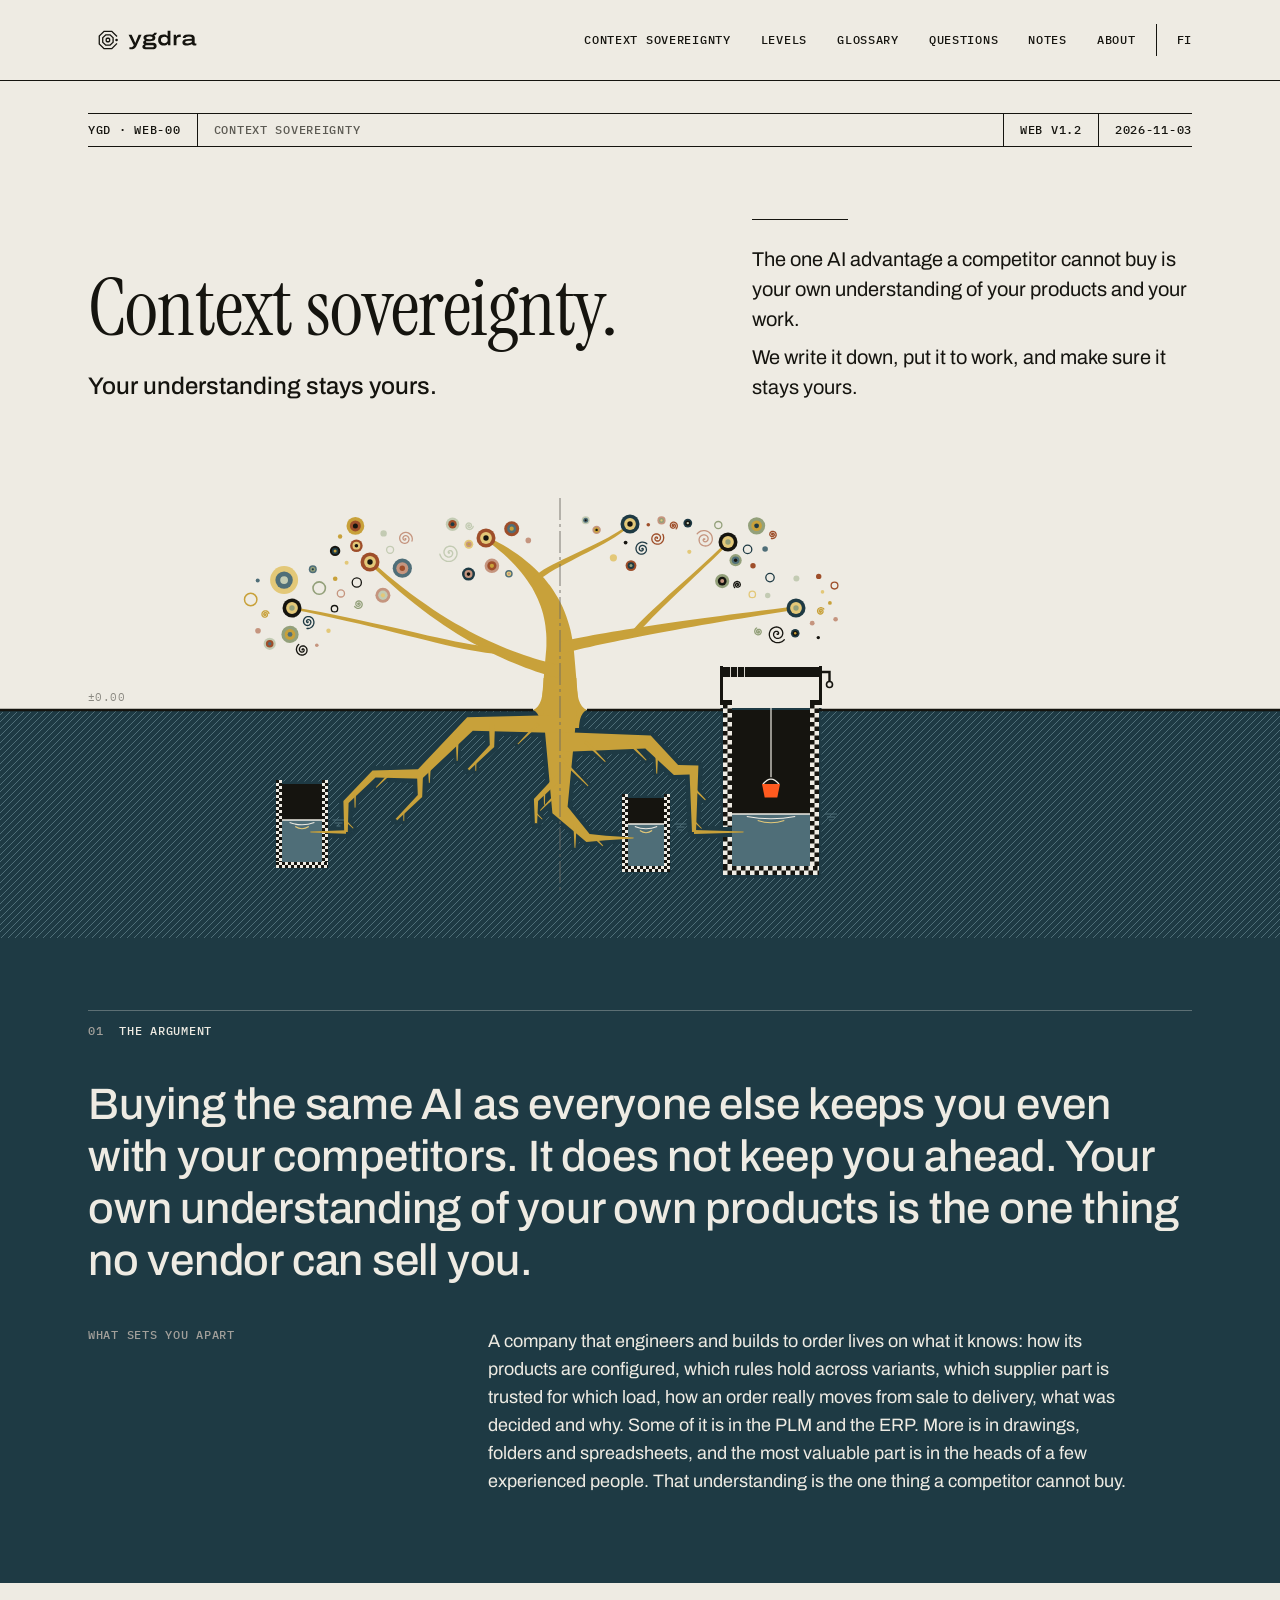
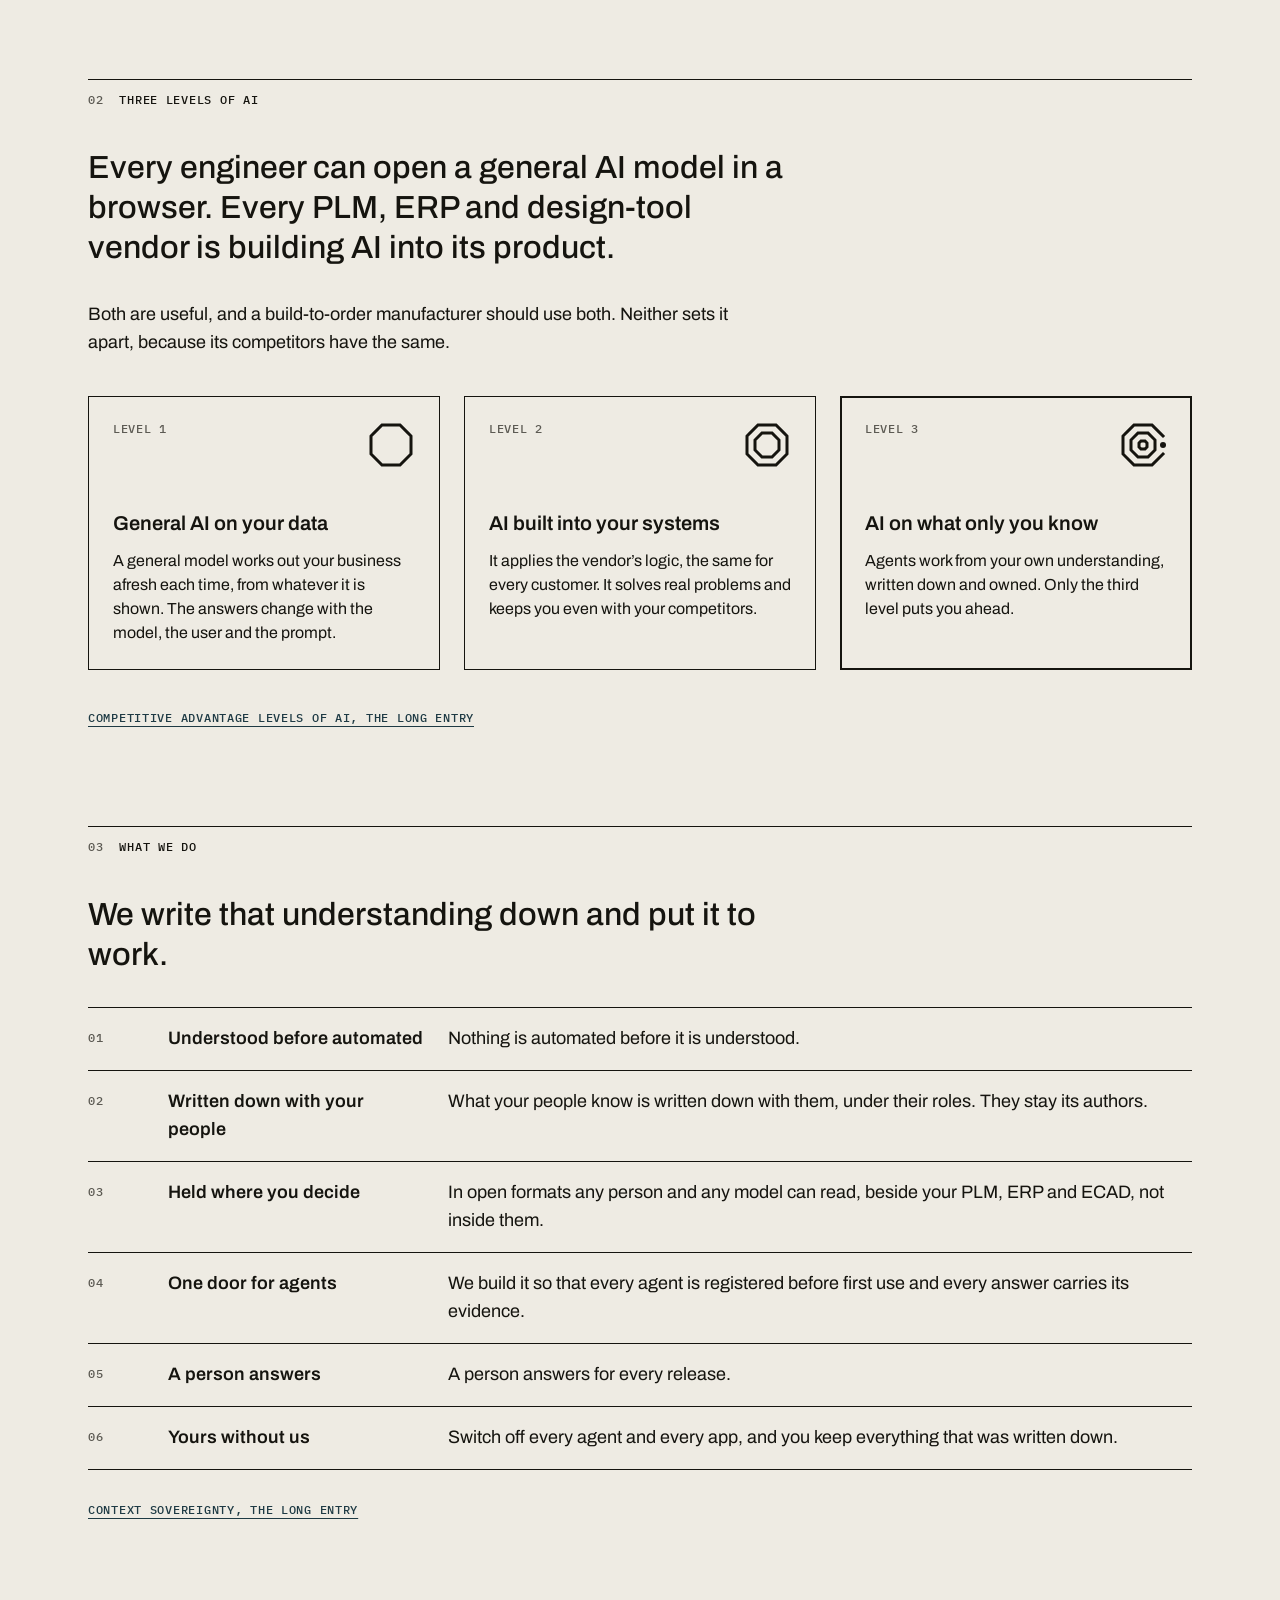
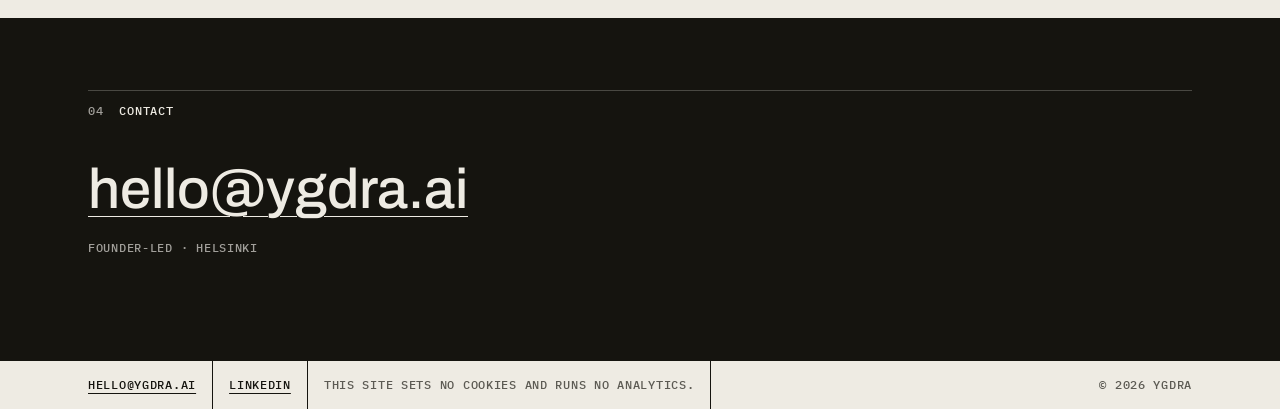
==== commit 4b89550b: "Site v1.2: device F hero, LinkedIn company page in footer Co-Authored-By: Claude Opus 5.5 <noreply@a" ====
--- a/index.html
+++ b/index.html
@@ -31,17 +31,20 @@
 
 <main id="main">
   <section class="hero" aria-labelledby="lead"><div class="wrap">
-    <p class="tb"><span>YGD · WEB-00</span><span class="tb-title" aria-hidden="true">Context sovereignty</span><span>Web v1.1</span><span>2026-11-03</span></p>
+    <p class="tb"><span>YGD · WEB-00</span><span class="tb-title" aria-hidden="true">Context sovereignty</span><span>Web v1.2</span><span>2026-11-03</span></p>
     <div class="hero-grid">
       <div>
         <h1 class="lead" id="lead">Context sovereignty.</h1>
         <p class="promise">Your understanding stays yours.</p>
+      </div>
+      <div class="hero-story">
         <hr class="rule">
         <p class="story"><span>The one AI advantage a competitor cannot buy is your own understanding of your products and your work.</span><span>We write it down, put it to work, and make sure it stays yours.</span></p>
       </div>
-      <figure class="hero-fig"><picture><source srcset="/img/ygdra-device-plain-dark.svg" media="(prefers-color-scheme: dark)"><img class="acc-asset" src="/img/ygdra-device-plain.svg" alt="" width="432" height="320"></picture></figure>
     </div>
   </div></section>
+
+  <figure class="device-strip"><img class="acc-asset" src="/img/ygdra-device-f-wide.png" alt="Ygdra device: a gold tree drawn as an engineering ground section. Below the ground line it reaches down to three water shafts, and a small windlass lowers a bucket into the third." width="2400" height="480" decoding="async"><div class="wrap"><span class="datum" aria-hidden="true">±0.00</span></div></figure>
 
   <section class="band" aria-labelledby="h-argument"><div class="wrap">
     <div class="sec-head"><span class="no">01</span><h2 id="h-argument">The argument</h2></div>
@@ -99,6 +102,7 @@
 
 <footer class="site-foot"><div class="wrap">
   <span><a href="mailto:hello@ygdra.ai">hello@ygdra.ai</a></span>
+  <span><a href="https://www.linkedin.com/company/ygdra-ai/">LinkedIn</a></span>
   <span>This site sets no cookies and runs no analytics.</span>
   <span>© 2026 Ygdra</span>
 </div></footer>
--- a/css/site.css
+++ b/css/site.css
@@ -1,5 +1,5 @@
 /* ygdra.ai · site v1.1 · tokens from the Ygdra design system (six core hexes never move)
-   One accent element per page (README "The accent rule"): the device node on the two lander pages,
+   One accent element per page (README "The accent rule"): the device F bucket on the two lander pages,
    the level-3 door node on /levels/, the title-block version word elsewhere. */
 @font-face{font-family:"Archivo";src:url(/fonts/Archivo-400-700.woff2) format("woff2");font-weight:400 700;font-stretch:62% 125%;font-display:swap}
 @font-face{font-family:"Instrument Serif";src:url(/fonts/InstrumentSerif-400.woff2) format("woff2");font-weight:400;font-display:swap}
@@ -83,7 +83,7 @@
 .acc{color:var(--accent-ink)}
 
 /* hero (lander pages) */
-.hero{padding:32px 0 96px}
+.hero{padding:32px 0 56px}
 .hero-grid{display:grid;grid-template-columns:minmax(0,7fr) minmax(0,5fr);gap:48px;align-items:end;margin-top:72px}
 .lead{font-family:var(--serif);font-weight:400;font-size:clamp(52px,6.4vw,80px);line-height:1.05;letter-spacing:-.01em;margin:0}
 .promise{font-size:24px;line-height:32px;font-weight:500;margin:20px 0 0}
@@ -92,8 +92,16 @@
 .story{font-size:20px;line-height:30px;margin:0;max-width:36rem}
 .story span{display:block}
 .story span+span{margin-top:8px}
-.hero-fig{margin:0;justify-self:end;width:100%;max-width:432px}
-.hero-fig img{display:block;width:100%;height:auto}
+.hero-story .rule{margin-top:0}
+
+/* device F strip (lander pages): birch above the ±0.00 datum, hatched fjord ground below; the bucket is the page's one accent.
+   The ground continues into the fjord argument band. Raster source 2400x480 (device at 1:1 in the middle). */
+.device-strip{margin:0;position:relative;height:480px;overflow:hidden;
+  background:linear-gradient(to bottom,#eeebe3 0,#eeebe3 250px,#15140f 250px,#15140f 253px,#1e3a44 253px)}
+.device-strip img{position:absolute;left:50%;top:0;width:2400px;height:480px;max-width:none;transform:translateX(-50%)}
+.device-strip .wrap{position:relative;height:100%}
+.datum{position:absolute;left:var(--gutter);top:232px;font:400 11px/14px var(--mono);letter-spacing:.04em;color:#8b8982}
+.device-strip+.band{margin-top:0}
 
 /* section header row: mono number + mono name on a hairline */
 .sec-head{display:flex;gap:16px;align-items:baseline;border-top:1px solid var(--line);padding-top:12px;margin:0 0 40px}
@@ -220,7 +228,9 @@
 /* narrow screens */
 @media (max-width:900px){
   .hero-grid{grid-template-columns:minmax(0,1fr);gap:40px;margin-top:48px}
-  .hero-fig{justify-self:start;max-width:360px}
+  .device-strip{height:400px;background:linear-gradient(to bottom,#eeebe3 0,#eeebe3 208px,#15140f 208px,#15140f 211px,#1e3a44 211px)}
+  .device-strip img{width:2000px;height:400px;transform:translateX(calc(-50% + 67px))}
+  .datum{top:192px}
   .sec{grid-template-columns:minmax(0,1fr);gap:8px;padding:24px 0 48px}
   .sec-meta{flex-direction:row;align-items:center}
   .sec-meta .no{padding-top:0}
@@ -252,7 +262,10 @@
   .tb>.tb-title{display:none}
   .tb>span{padding:8px 10px}
   .tb>span:nth-child(3){border-left:1px solid var(--line)}
-  .hero{padding-bottom:64px}
+  .hero{padding-bottom:40px}
+  .device-strip{height:300px;background:linear-gradient(to bottom,#eeebe3 0,#eeebe3 156px,#15140f 156px,#15140f 158px,#1e3a44 158px)}
+  .device-strip img{width:1500px;height:300px;transform:translateX(calc(-50% + 50px))}
+  .datum{top:138px}
   .lead{font-size:52px}
   .promise{font-size:22px;line-height:30px}
   .story{font-size:18px;line-height:27px}
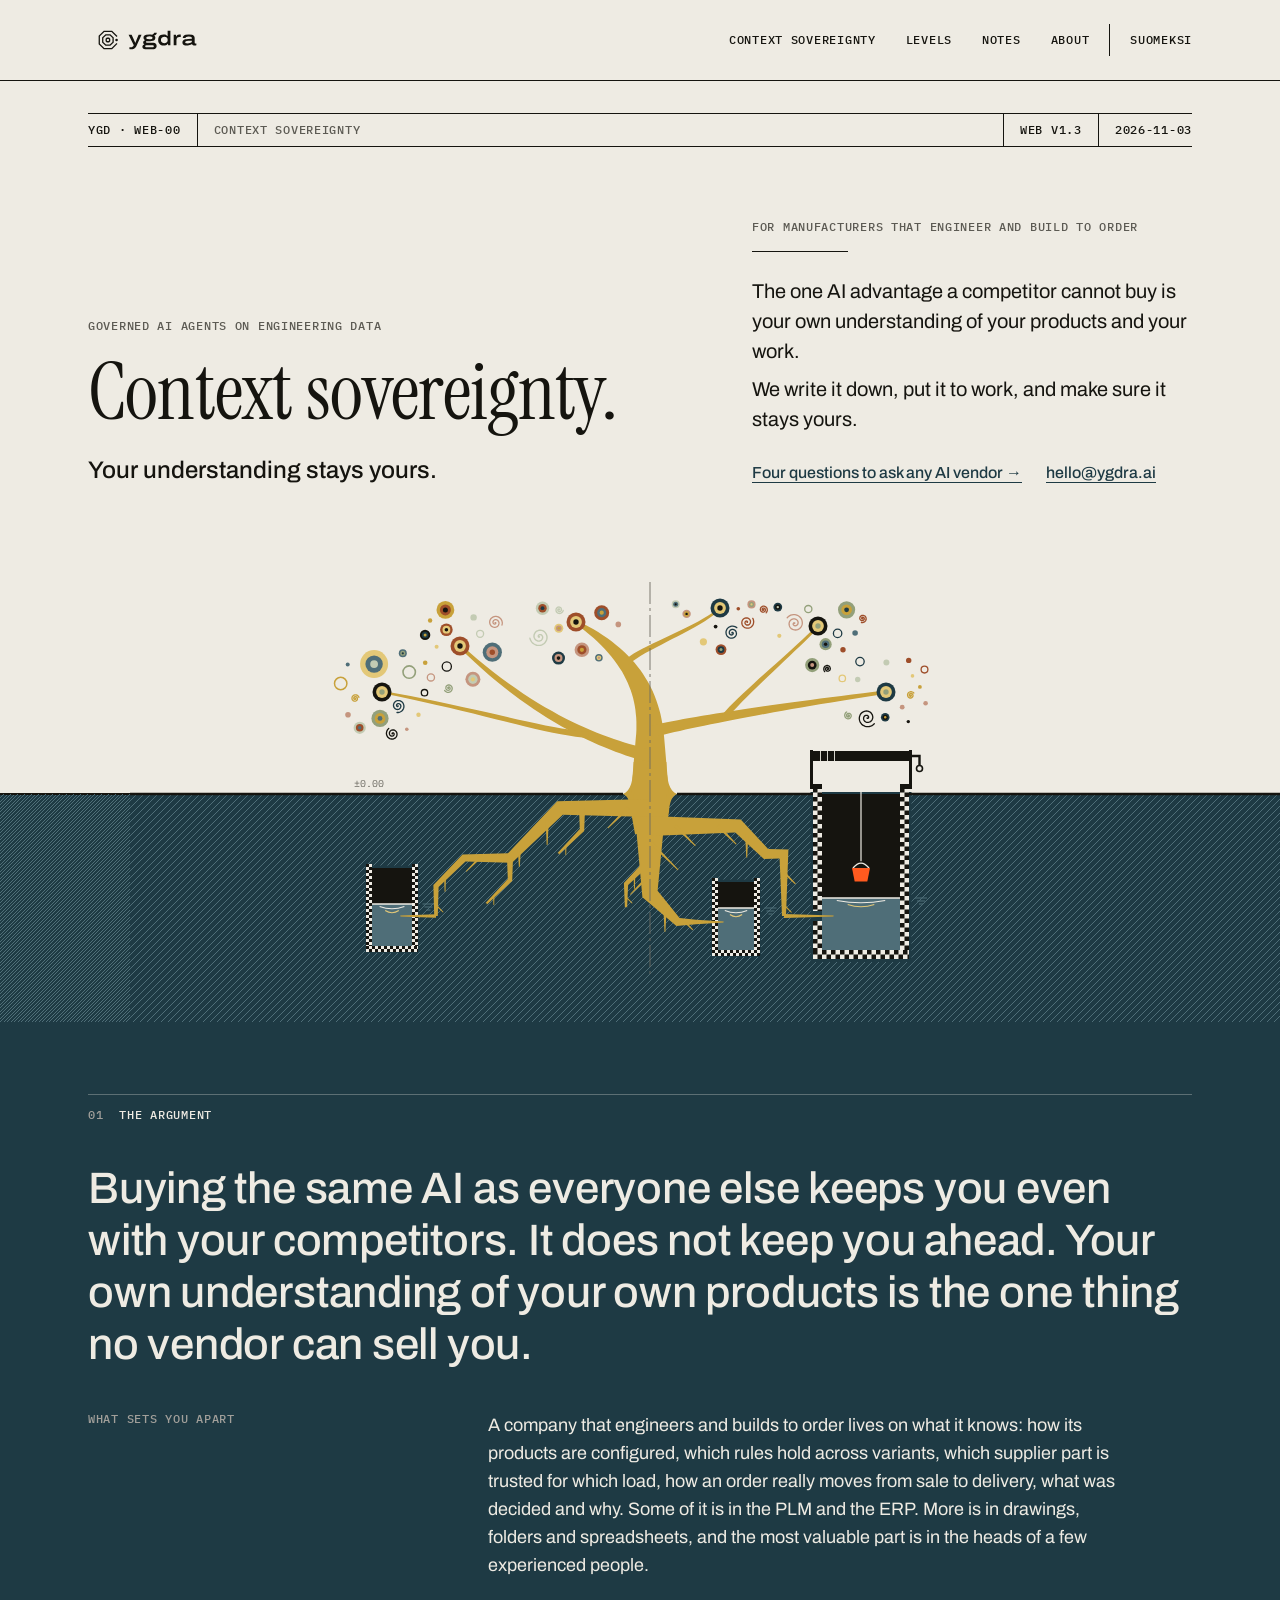
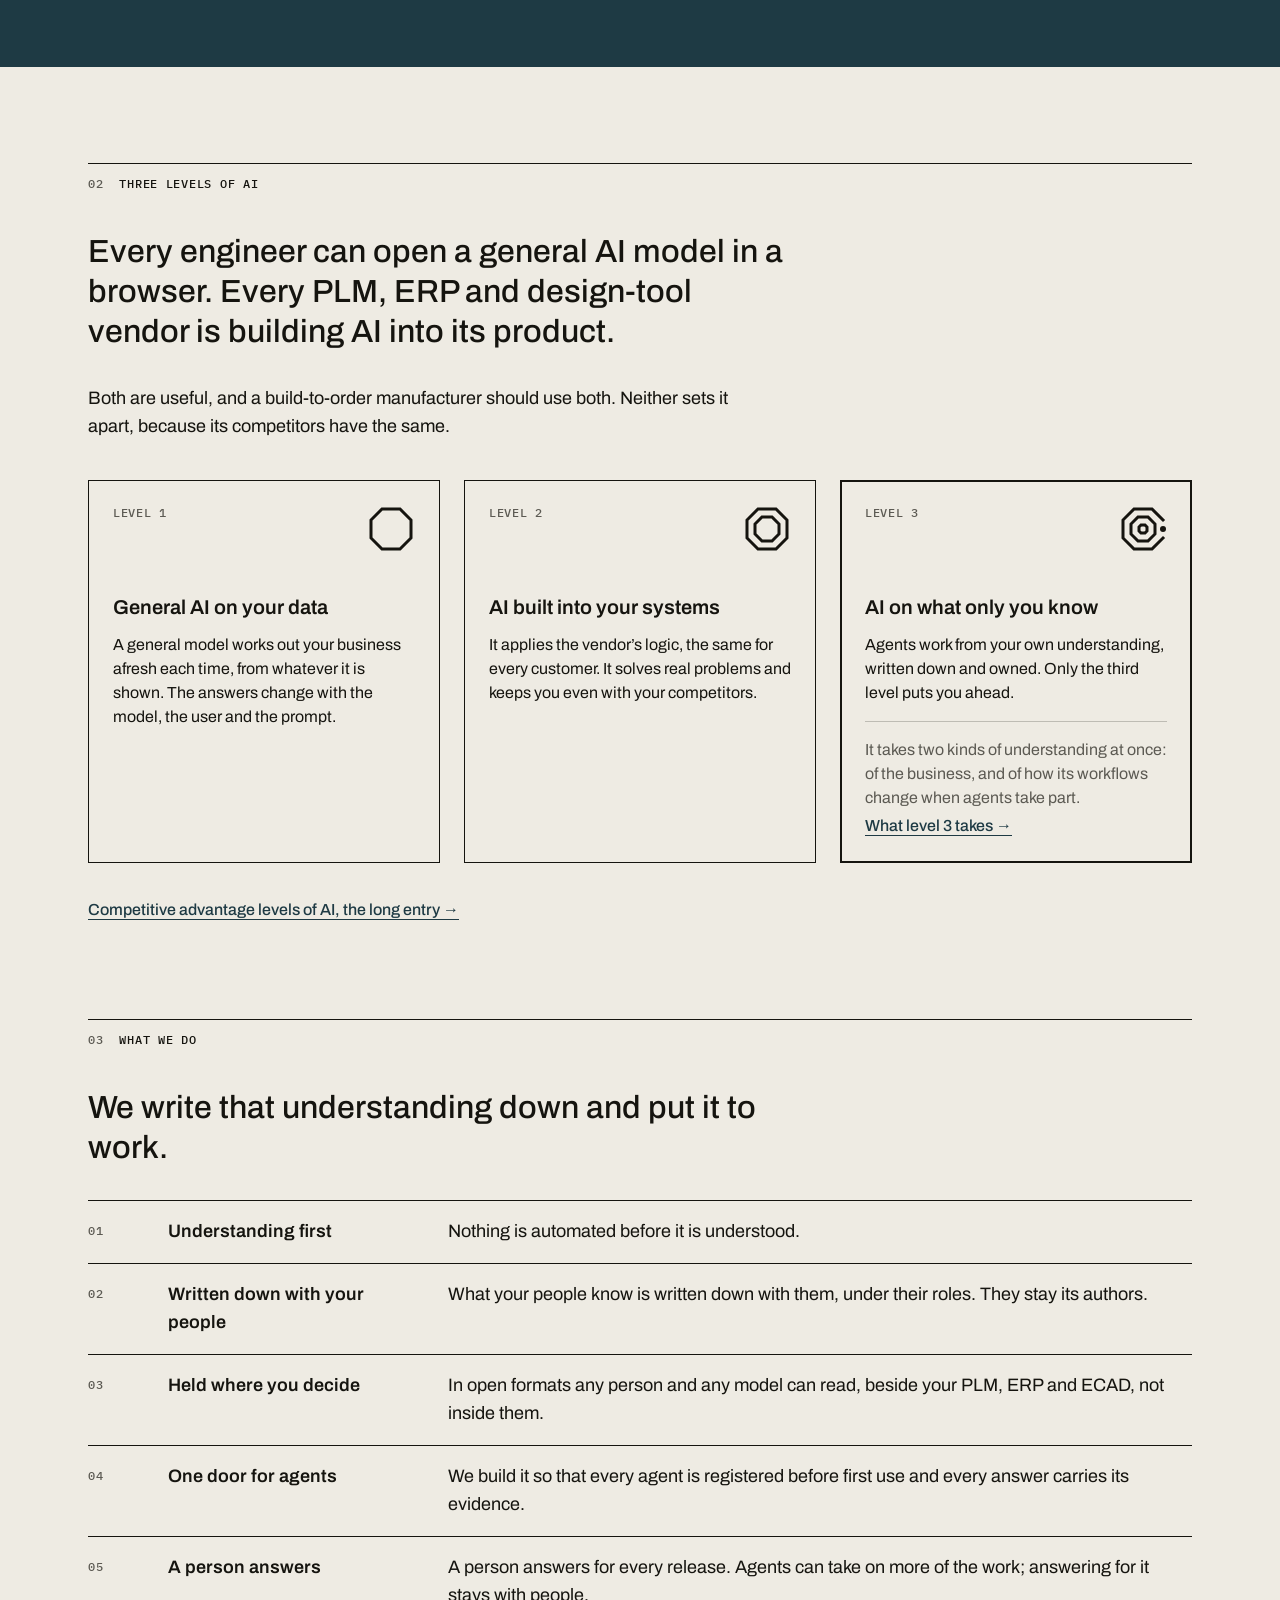
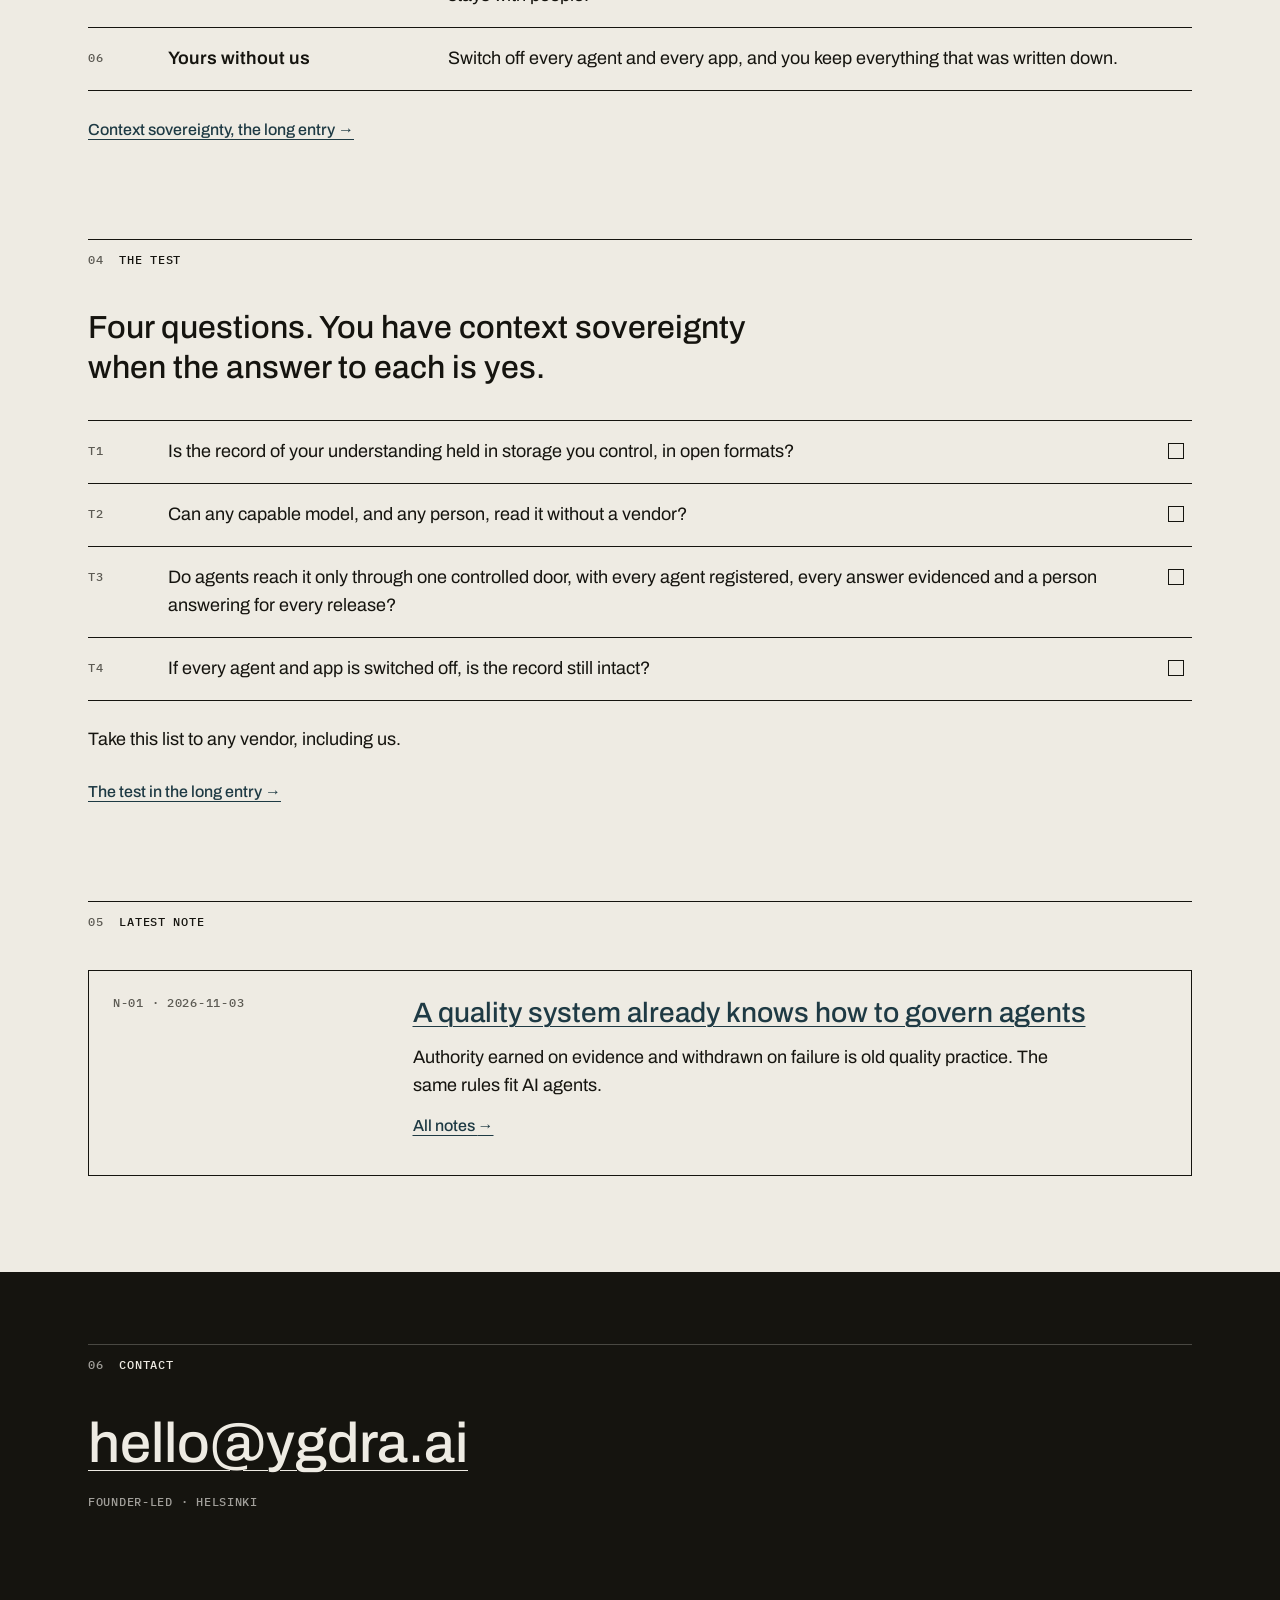
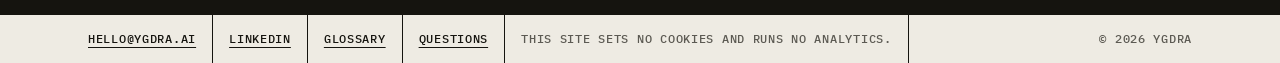
==== commit 6e04ac05: "Site v1.3: DS v1.0.1 device (light/dark, phone crop), share tags, the test, latest note, Finnish Abo" ====
--- a/index.html
+++ b/index.html
@@ -3,16 +3,35 @@
 <head>
 <meta charset="utf-8">
 <meta name="viewport" content="width=device-width, initial-scale=1">
-<title>Ygdra</title>
+<title>Ygdra · Context sovereignty</title>
 <meta name="description" content="Context sovereignty. Your understanding stays yours.">
 <meta name="color-scheme" content="light dark">
+<link rel="canonical" href="https://ygdra.ai/">
+<link rel="alternate" hreflang="en" href="https://ygdra.ai/">
+<link rel="alternate" hreflang="fi" href="https://ygdra.ai/fi/">
+<link rel="alternate" hreflang="x-default" href="https://ygdra.ai/">
+<meta property="og:type" content="website">
+<meta property="og:site_name" content="Ygdra">
+<meta property="og:locale" content="en_GB">
+<meta property="og:locale:alternate" content="fi_FI">
+<meta property="og:title" content="Ygdra · Context sovereignty">
+<meta property="og:description" content="Context sovereignty. Your understanding stays yours.">
+<meta property="og:url" content="https://ygdra.ai/">
+<meta property="og:image" content="https://ygdra.ai/img/share-1200x627.png">
+<meta property="og:image:type" content="image/png">
+<meta property="og:image:width" content="1200">
+<meta property="og:image:height" content="627">
+<meta property="og:image:alt" content="Context sovereignty. Your understanding stays yours. The Ygdra device: a gold tree drawn as an engineering ground section, reaching down to three water shafts.">
+<meta name="twitter:card" content="summary_large_image">
+<meta name="twitter:title" content="Ygdra · Context sovereignty">
+<meta name="twitter:description" content="Context sovereignty. Your understanding stays yours.">
+<meta name="twitter:image" content="https://ygdra.ai/img/share-1200x627.png">
+<meta name="twitter:image:alt" content="Context sovereignty. Your understanding stays yours. The Ygdra device: a gold tree drawn as an engineering ground section, reaching down to three water shafts.">
 <link rel="icon" href="/favicon.svg" type="image/svg+xml">
 <link rel="icon" href="/favicon.ico" sizes="any">
-<link rel="alternate" hreflang="en" href="/">
-<link rel="alternate" hreflang="fi" href="/fi/">
 <link rel="preload" href="/fonts/Archivo-400-700.woff2" as="font" type="font/woff2" crossorigin>
 <link rel="preload" href="/fonts/InstrumentSerif-400.woff2" as="font" type="font/woff2" crossorigin>
-<link rel="stylesheet" href="/css/site.css">
+<link rel="stylesheet" href="/css/site-v13.css">
 </head>
 <body>
 <a class="skip" href="#main">Skip to content</a>
@@ -21,37 +40,46 @@
   <nav class="nav" aria-label="Main"><ul>
     <li><a href="/context-sovereignty/">Context sovereignty</a></li>
     <li><a href="/levels/">Levels</a></li>
-    <li><a href="/glossary/">Glossary</a></li>
-    <li><a href="/questions/">Questions</a></li>
     <li><a href="/notes/">Notes</a></li>
     <li><a href="/about/">About</a></li>
-    <li class="lang"><a href="/fi/" lang="fi" hreflang="fi" aria-label="Suomeksi">FI</a></li>
+    <li class="lang"><a href="/fi/" lang="fi" hreflang="fi">Suomeksi</a></li>
   </ul></nav>
 </div></header>
 
 <main id="main">
   <section class="hero" aria-labelledby="lead"><div class="wrap">
-    <p class="tb"><span>YGD · WEB-00</span><span class="tb-title" aria-hidden="true">Context sovereignty</span><span>Web v1.2</span><span>2026-11-03</span></p>
+    <p class="tb"><span>YGD · WEB-00</span><span class="tb-title" aria-hidden="true">Context sovereignty</span><span>Web v1.3</span><span>2026-11-03</span></p>
     <div class="hero-grid">
       <div>
+        <p class="descriptor">Governed AI agents on engineering data</p>
         <h1 class="lead" id="lead">Context sovereignty.</h1>
         <p class="promise">Your understanding stays yours.</p>
       </div>
       <div class="hero-story">
+        <p class="audience">For manufacturers that engineer and build to order</p>
         <hr class="rule">
         <p class="story"><span>The one AI advantage a competitor cannot buy is your own understanding of your products and your work.</span><span>We write it down, put it to work, and make sure it stays yours.</span></p>
+        <ul class="next">
+          <li><a href="/context-sovereignty/#h-test">Four questions to ask any AI vendor <span aria-hidden="true">→</span></a></li>
+          <li><a href="mailto:hello@ygdra.ai">hello@ygdra.ai</a></li>
+        </ul>
       </div>
     </div>
   </div></section>
 
-  <figure class="device-strip"><img class="acc-asset" src="/img/ygdra-device-f-wide.png" alt="Ygdra device: a gold tree drawn as an engineering ground section. Below the ground line it reaches down to three water shafts, and a small windlass lowers a bucket into the third." width="2400" height="480" decoding="async"><div class="wrap"><span class="datum" aria-hidden="true">±0.00</span></div></figure>
+  <figure class="device-strip"><picture>
+    <source media="(max-width: 599px) and (prefers-color-scheme: dark)" srcset="/img/ygdra-device-crop600-dark.svg" width="600" height="480">
+    <source media="(max-width: 599px)" srcset="/img/ygdra-device-crop600.svg" width="600" height="480">
+    <source media="(prefers-color-scheme: dark)" srcset="/img/ygdra-device-wide-dark.svg" width="2400" height="480">
+    <img class="acc-asset" src="/img/ygdra-device-wide.svg" alt="Ygdra device: a gold tree drawn as an engineering ground section. Below the ground line it reaches down to three water shafts, and a small windlass lowers a bucket into the third." width="2400" height="480" decoding="async">
+  </picture></figure>
 
   <section class="band" aria-labelledby="h-argument"><div class="wrap">
     <div class="sec-head"><span class="no">01</span><h2 id="h-argument">The argument</h2></div>
     <p class="statement">Buying the same AI as everyone else keeps you even with your competitors. It does not keep you ahead. Your own understanding of your own products is the one thing no vendor can sell you.</p>
     <div class="cols">
       <p class="label">What sets you apart</p>
-      <p>A company that engineers and builds to order lives on what it knows: how its products are configured, which rules hold across variants, which supplier part is trusted for which load, how an order really moves from sale to delivery, what was decided and why. Some of it is in the PLM and the ERP. More is in drawings, folders and spreadsheets, and the most valuable part is in the heads of a few experienced people. That understanding is the one thing a competitor cannot buy.</p>
+      <p>A company that engineers and builds to order lives on what it knows: how its products are configured, which rules hold across variants, which supplier part is trusted for which load, how an order really moves from sale to delivery, what was decided and why. Some of it is in the PLM and the ERP. More is in drawings, folders and spreadsheets, and the most valuable part is in the heads of a few experienced people.</p>
     </div>
   </div></section>
 
@@ -74,27 +102,53 @@
         <div class="lvl-top"><span class="label">Level 3</span><svg class="rings" viewBox="0 0 24 24" width="48" height="48" aria-hidden="true" focusable="false"><path fill="currentColor" fill-rule="evenodd" d="M5.250 9.189L5.250 14.811L9.189 18.750L14.811 18.750L18.750 14.811L18.750 9.189L14.811 5.250L9.189 5.250ZM14.189 6.750L17.250 9.811L17.250 14.189L14.189 17.250L9.811 17.250L6.750 14.189L6.750 9.811L9.811 6.750ZM9.250 13.311L10.689 14.750L13.311 14.750L14.750 13.311L14.750 10.689L13.311 9.250L10.689 9.250L9.250 10.689ZM13.250 11.311L13.250 12.689L12.689 13.250L11.311 13.250L10.750 12.689L10.750 11.311L11.311 10.750L12.689 10.750ZM2.750 16.189L2.750 7.811L7.811 2.750L16.189 2.750L21.470 8.030L22.000 8.561L23.061 7.500L16.811 1.250L7.189 1.250L1.250 7.189L1.250 16.811L7.189 22.750L16.811 22.750L22.530 17.030L23.061 16.500L22.000 15.439L16.189 21.250L7.811 21.250Z"/><path fill="currentColor" d="M20.500 12.000a1.500 1.500 0 1 0 3.000 0a1.500 1.500 0 1 0 -3.000 0Z"/></svg></div>
         <h3>AI on what only you know</h3>
         <p>Agents work from your own understanding, written down and owned. Only the third level puts you ahead.</p>
+        <p class="takes">It takes two kinds of understanding at once: of the business, and of how its workflows change when agents take part. <a href="/levels/#h-takes">What level&nbsp;3 takes <span aria-hidden="true">→</span></a></p>
       </li>
     </ol>
-    <p class="more"><a href="/levels/">Competitive advantage levels of AI, the long entry</a></p>
+    <p class="more"><a href="/levels/">Competitive advantage levels of AI, the long entry <span aria-hidden="true">→</span></a></p>
   </div></section>
 
   <section class="block" aria-labelledby="h-what"><div class="wrap">
     <div class="sec-head"><span class="no">03</span><h2 id="h-what">What we do</h2></div>
     <p class="lead-in">We write that understanding down and put it to work.</p>
     <ol class="schedule">
-      <li><span class="no">01</span><span class="term">Understood before automated</span><span>Nothing is automated before it is understood.</span></li>
+      <li><span class="no">01</span><span class="term">Understanding first</span><span>Nothing is automated before it is understood.</span></li>
       <li><span class="no">02</span><span class="term">Written down with your people</span><span>What your people know is written down with them, under their roles. They stay its authors.</span></li>
       <li><span class="no">03</span><span class="term">Held where you decide</span><span>In open formats any person and any model can read, beside your PLM, ERP and ECAD, not inside them.</span></li>
       <li><span class="no">04</span><span class="term">One door for agents</span><span>We build it so that every agent is registered before first use and every answer carries its evidence.</span></li>
-      <li><span class="no">05</span><span class="term">A person answers</span><span>A person answers for every release.</span></li>
+      <li><span class="no">05</span><span class="term">A person answers</span><span>A person answers for every release. Agents can take on more of the work; answering for it stays with people.</span></li>
       <li><span class="no">06</span><span class="term">Yours without us</span><span>Switch off every agent and every app, and you keep everything that was written down.</span></li>
     </ol>
-    <p class="more"><a href="/context-sovereignty/">Context sovereignty, the long entry</a></p>
+    <p class="more"><a href="/context-sovereignty/">Context sovereignty, the long entry <span aria-hidden="true">→</span></a></p>
+  </div></section>
+
+  <section class="block" aria-labelledby="h-test"><div class="wrap">
+    <div class="sec-head"><span class="no">04</span><h2 id="h-test">The test</h2></div>
+    <p class="lead-in">Four questions. You have context sovereignty when the answer to each is yes.</p>
+    <ol class="schedule check test-list">
+      <li><span class="no">T1</span><span>Is the record of your understanding held in storage you control, in open formats?</span><span class="box" aria-hidden="true"></span></li>
+      <li><span class="no">T2</span><span>Can any capable model, and any person, read it without a vendor?</span><span class="box" aria-hidden="true"></span></li>
+      <li><span class="no">T3</span><span>Do agents reach it only through one controlled door, with every agent registered, every answer evidenced and a person answering for every release?</span><span class="box" aria-hidden="true"></span></li>
+      <li><span class="no">T4</span><span>If every agent and app is switched off, is the record still intact?</span><span class="box" aria-hidden="true"></span></li>
+    </ol>
+    <p class="more">Take this list to any vendor, including us.</p>
+    <p class="more"><a href="/context-sovereignty/#h-test">The test in the long entry <span aria-hidden="true">→</span></a></p>
+  </div></section>
+
+  <section class="block" aria-labelledby="h-latest"><div class="wrap">
+    <div class="sec-head"><span class="no">05</span><h2 id="h-latest">Latest note</h2></div>
+    <div class="note-card latest">
+      <p class="label">N-01 · 2026-11-03</p>
+      <div>
+        <h3><a href="/notes/quality-systems-govern-agents/">A quality system already knows how to govern agents</a></h3>
+        <p>Authority earned on evidence and withdrawn on failure is old quality practice. The same rules fit AI agents.</p>
+        <p class="more"><a href="/notes/">All notes <span aria-hidden="true">→</span></a></p>
+      </div>
+    </div>
   </div></section>
 
   <section class="band-tar" aria-labelledby="h-contact"><div class="wrap">
-    <div class="sec-head"><span class="no">04</span><h2 id="h-contact">Contact</h2></div>
+    <div class="sec-head"><span class="no">06</span><h2 id="h-contact">Contact</h2></div>
     <p class="contact-line"><a href="mailto:hello@ygdra.ai">hello@ygdra.ai</a></p>
     <p class="meta">Founder-led · Helsinki</p>
   </div></section>
@@ -103,6 +157,8 @@
 <footer class="site-foot"><div class="wrap">
   <span><a href="mailto:hello@ygdra.ai">hello@ygdra.ai</a></span>
   <span><a href="https://www.linkedin.com/company/ygdra-ai/">LinkedIn</a></span>
+  <span><a href="/glossary/">Glossary</a></span>
+  <span><a href="/questions/">Questions</a></span>
   <span>This site sets no cookies and runs no analytics.</span>
   <span>© 2026 Ygdra</span>
 </div></footer>
--- a/css/site-v13.css
+++ b/css/site-v13.css
@@ -0,0 +1,433 @@
+/* ygdra.ai · site v1.3 · Ygdra DS v1.0 (ds/tokens.json, pinned). The :root block is generated by tools/tokens_to_css.py;
+   the rest of this file carries no raw colour or font value, only DS tokens and their site aliases.
+   One accent element per page (DS "The accent rule"): the device bucket on the two lander pages; on every other page
+   the current-page marker in the nav (F4, v1.3). The title-block version is ink. */
+@font-face{font-family:"Archivo";src:url(/fonts/Archivo-400-700.woff2) format("woff2");font-weight:400 700;font-stretch:62% 125%;font-display:swap}
+@font-face{font-family:"Instrument Serif";src:url(/fonts/InstrumentSerif-400.woff2) format("woff2");font-weight:400;font-display:swap}
+@font-face{font-family:"IBM Plex Mono";src:url(/fonts/IBMPlexMono-400.woff2) format("woff2");font-weight:400;font-display:swap}
+@font-face{font-family:"IBM Plex Mono";src:url(/fonts/IBMPlexMono-500.woff2) format("woff2");font-weight:500;font-display:swap}
+
+/* BEGIN tokens: generated by tools/tokens_to_css.py from ds/tokens.json; do not edit by hand */
+:root{
+  /* Ygdra DS v1.0 · ds/tokens.json version 1 */
+  --tar:#15140f;
+  --fjord:#1e3a44;
+  --ash:#6e6c64;
+  --birch:#eeebe3;
+  --lichen:#93a07a;
+  --bog-iron:#9e4e2a;
+  --accent:#ff5a1f;
+  --accent-ink:#b8390a;
+  --accent-ink-light:#b8390a;
+  --accent-ink-dark:#ff5a1f;
+  --ash-ink:#5c5a53;
+  --ash-ink-light:#5c5a53;
+  --ash-ink-dark:#a19f9a;
+  --lichen-ink:#656e54;
+  --lichen-ink-light:#656e54;
+  --lichen-ink-dark:#93a07a;
+  --bog-iron-ink:#9e4e2a;
+  --bog-iron-ink-light:#9e4e2a;
+  --bog-iron-ink-dark:#c5957f;
+  --surface-1:#eeebe3;
+  --surface-1-light:#eeebe3;
+  --surface-1-dark:#15140f;
+  --surface-2:#e5e2db;
+  --surface-2-light:#e5e2db;
+  --surface-2-dark:#1e3a44;
+  --text-primary:#15140f;
+  --text-primary-light:#15140f;
+  --text-primary-dark:#eeebe3;
+  --text-secondary:#5c5a53;
+  --text-secondary-light:#5c5a53;
+  --text-secondary-dark:#a19f9a;
+  --primary:#1e3a44;
+  --primary-light:#1e3a44;
+  --primary-dark:#eeebe3;
+  --on-primary:#eeebe3;
+  --on-primary-light:#eeebe3;
+  --on-primary-dark:#15140f;
+  --link:#1e3a44;
+  --link-light:#1e3a44;
+  --link-dark:#eeebe3;
+  --line-hair:#15140f;
+  --line-hair-light:#15140f;
+  --line-hair-dark:#494842;
+  --line-active:#15140f;
+  --line-active-light:#15140f;
+  --line-active-dark:#eeebe3;
+  --focus:#b8390a;
+  --focus-light:#b8390a;
+  --focus-dark:#ff5a1f;
+  --code-surface:#15140f;
+  --code-text:#eeebe3;
+  --code-rule:#ff5a1f;
+  --disabled-text:#6e6c64;
+  --gold:#c8a13a;
+  --water:#4f6e78;
+  --sans:"Archivo", "Helvetica Neue", Arial, sans-serif;
+  --mono:"IBM Plex Mono", "SFMono-Regular", Consolas, monospace;
+  --serif:"Instrument Serif", Georgia, "Times New Roman", serif;
+  --space-1:4px;
+  --space-2:8px;
+  --space-3:16px;
+  --space-4:24px;
+  --space-5:32px;
+  --space-6:48px;
+  --space-7:64px;
+  --space-8:96px;
+  --space-9:144px;
+  --page-max:1152px;
+  --control-h:40px;
+  --titleblock-h:32px;
+  --radius-0:0px;
+  --radius-input:2px;
+  --radius-max:4px;
+  --hairline:1px;
+  --line-active-w:2px;
+  --icon-stroke-24:1.5px;
+  --icon-stroke-32:2px;
+  --node-dot:3px;
+  /* site names, aliases of DS names */
+  --bg:var(--surface-1);
+  --panel:var(--surface-2);
+  --ink:var(--text-primary);
+  --ink-2:var(--text-secondary);
+  --line:var(--line-hair);
+  --line-soft:color-mix(in srgb, var(--tar) 22%, var(--birch));
+  --active:var(--line-active);
+  --band:var(--fjord);
+  --band-ink:var(--birch);
+  --band-ink-2:var(--ash-ink-dark);
+  --band-line:color-mix(in srgb, var(--birch) 30%, var(--fjord));
+  --tar-band:var(--tar);
+  --ground:var(--fjord);
+  --ground-line:var(--tar);
+  --hatch:var(--water);
+  --gutter:var(--space-4);
+  color-scheme:light dark;
+}
+@media (prefers-color-scheme:dark){
+  :root{
+    --accent-ink:#ff5a1f;
+    --ash-ink:#a19f9a;
+    --lichen-ink:#93a07a;
+    --bog-iron-ink:#c5957f;
+    --surface-1:#15140f;
+    --surface-2:#1e3a44;
+    --text-primary:#eeebe3;
+    --text-secondary:#a19f9a;
+    --primary:#eeebe3;
+    --on-primary:#15140f;
+    --link:#eeebe3;
+    --line-hair:#494842;
+    --line-active:#eeebe3;
+    --focus:#ff5a1f;
+    --line-soft:color-mix(in srgb, var(--birch) 14%, var(--tar));
+    --ground-line:var(--birch);
+  }
+}
+/* END tokens */
+:root{--measure:40rem}  /* site layout: reading measure (not a DS token) */
+
+*,*::before,*::after{box-sizing:border-box}
+html{-webkit-text-size-adjust:100%;text-size-adjust:100%}
+html,body{margin:0;background:var(--bg);color:var(--ink)}
+body{font-family:var(--sans);font-size:18px;line-height:28px;min-height:100vh;display:flex;flex-direction:column;overflow-wrap:break-word}
+main{flex:1}
+img,svg{max-width:100%;height:auto}
+
+a{color:var(--link);text-decoration-thickness:1px;text-underline-offset:4px}
+a:hover{text-decoration-thickness:2px}
+a:focus-visible{outline:2px solid var(--focus);outline-offset:2px;border-radius:0}
+
+.wrap{width:100%;max-width:var(--page-max);margin:0 auto;padding:0 var(--gutter)}
+.wrap-wide{max-width:calc(var(--page-max) + 2 * var(--gutter))}
+
+/* skip link */
+.skip{position:absolute;left:var(--gutter);top:-100px;z-index:10;background:var(--bg);color:var(--ink);font:500 12px/16px var(--mono);letter-spacing:.06em;text-transform:uppercase;padding:8px 12px;border:1px solid var(--line)}
+.skip:focus{top:12px}
+
+/* mono labels (label-xs) */
+.label,.meta{font-family:var(--mono);font-weight:500;font-size:12px;line-height:16px;letter-spacing:.06em;text-transform:uppercase;color:var(--ink-2)}
+
+/* header · NavBar */
+.site-head{border-bottom:1px solid var(--line)}
+.site-head .wrap{display:flex;align-items:center;justify-content:space-between;flex-wrap:wrap;gap:12px 32px;padding-top:20px;padding-bottom:20px}
+.brand{display:block;line-height:0}
+.brand img{display:block;height:40px;width:auto}
+.nav ul{display:flex;flex-wrap:wrap;gap:4px 20px;list-style:none;margin:0;padding:0}
+.nav a{position:relative;display:inline-flex;align-items:center;min-height:32px;padding-left:10px;font:500 12px/16px var(--mono);letter-spacing:.06em;text-transform:uppercase;color:var(--ink);text-decoration:none;white-space:nowrap}
+.nav a::before{content:"";position:absolute;left:0;top:50%;width:4px;height:4px;margin-top:-2px;border-radius:50%;background:transparent}
+.nav a:hover{text-decoration:underline;text-decoration-thickness:1px;text-underline-offset:4px}
+.nav a.acc-mark::before{background:var(--accent-ink)}  /* the current-page marker: the page's one accent (F4) */
+.nav .en{margin-left:6px;color:var(--ink-2)}
+.nav .lang{border-left:1px solid var(--line);padding-left:20px}
+.nav .lang a::before{display:none}
+.nav .lang a{padding-left:0}
+
+/* TitleBlock: ID · title · version · date, hairline above and below */
+.tb{display:flex;margin:0;border-top:1px solid var(--line);border-bottom:1px solid var(--line);font:500 12px/16px var(--mono);letter-spacing:.06em;text-transform:uppercase;color:var(--ink);max-width:none}
+.tb>span{padding:8px 16px;border-left:1px solid var(--line);white-space:nowrap}
+.tb>span:first-child{border-left:0;padding-left:0}
+.tb>.tb-title{flex:1;min-width:0;overflow:hidden;text-overflow:ellipsis;color:var(--ink-2)}
+.tb>span:last-child{padding-right:0}
+.acc{color:var(--accent-ink)}
+
+/* hero (lander pages) */
+.hero{padding:32px 0 56px}
+.hero-grid{display:grid;grid-template-columns:minmax(0,7fr) minmax(0,5fr);gap:48px;align-items:end;margin-top:72px}
+.lead{font-family:var(--serif);font-weight:400;font-size:clamp(52px,6.4vw,80px);line-height:1.05;letter-spacing:-.01em;margin:0}
+.promise{font-size:24px;line-height:32px;font-weight:500;margin:20px 0 0}
+.descriptor,.audience{font:500 12px/16px var(--mono);letter-spacing:.06em;text-transform:uppercase;color:var(--ink-2);margin:0 0 16px}
+.gloss{font:500 14px/20px var(--mono);letter-spacing:.06em;text-transform:uppercase;color:var(--ink-2);margin:16px 0 0;max-width:var(--measure)}
+.next{display:flex;flex-wrap:wrap;gap:8px 24px;margin:24px 0 0;padding:0;list-style:none;max-width:none}
+.hero-note{font-size:16px;line-height:24px;color:var(--ink-2);margin:16px 0 0}
+.rule{border:0;border-top:1px solid var(--line);margin:40px 0 24px;width:96px}
+.story{font-size:20px;line-height:30px;margin:0;max-width:36rem}
+.story span{display:block}
+.story span+span{margin-top:8px}
+.hero-story .rule{margin-top:0}
+
+/* device strip (lander pages): DS v1.0.1 generated device, light and dark via <picture>; the wide variant (2400x480,
+   the same drawing with sky, ground and hatching run 600 px each side) at 1:1, the crop600 below 600 px (card C2).
+   The bucket is the page's one accent. The ground continues into the fjord argument band. */
+.device-strip{margin:0;position:relative;height:480px;overflow:hidden;
+  background:linear-gradient(to bottom,var(--bg) 0 251px,var(--ground-line) 251px 253px,transparent 253px),
+             repeating-linear-gradient(135deg,var(--hatch) 0 1px,var(--ground) 1px 4.95px)}
+.device-strip picture{display:block;height:100%}
+.device-strip img{display:block;position:absolute;left:50%;top:0;width:2400px;height:480px;max-width:none;transform:translateX(-50%)}
+.device-strip+.band{margin-top:0}
+
+/* section header row: mono number + mono name on a hairline */
+.sec-head{display:flex;gap:16px;align-items:baseline;border-top:1px solid var(--line);padding-top:12px;margin:0 0 40px}
+.sec-head .no{font:500 12px/16px var(--mono);letter-spacing:.06em;color:var(--ink-2)}
+.sec-head h2{margin:0;font:500 12px/16px var(--mono);letter-spacing:.06em;text-transform:uppercase;color:var(--ink)}
+.block{padding:0 0 96px}
+.statement{font-size:clamp(26px,3.1vw,40px);line-height:1.2;font-weight:500;letter-spacing:-.005em;margin:0 0 32px;max-width:52rem}
+
+/* full-bleed bands */
+.band{background:var(--band);color:var(--band-ink);padding:72px 0 88px;margin:0 0 96px;--focus:var(--focus-dark);--link:var(--band-ink);--line:var(--band-line)}
+.band .sec-head{border-top-color:var(--band-line)}
+.band .sec-head .no{color:var(--band-ink-2)}
+.band .sec-head h2{color:var(--band-ink)}
+.band .statement{font-size:clamp(28px,3.6vw,44px);line-height:1.18;max-width:none;margin-bottom:40px}
+.band .cols{display:grid;grid-template-columns:minmax(0,1fr) minmax(0,2fr);gap:24px 48px}
+.band .cols p{margin:0;max-width:var(--measure)}
+.band .cols .label{color:var(--band-ink-2)}
+.band a{color:var(--band-ink)}
+.band-tar{background:var(--tar-band);color:var(--birch);padding:72px 0 88px;--focus:var(--focus-dark);--link:var(--birch)}
+.band-tar .sec-head{border-top-color:var(--line-hair-dark)}
+.band-tar .sec-head .no,.band-tar .meta{color:var(--ash-ink-dark)}
+.band-tar .sec-head h2{color:var(--birch)}
+.band-tar a{color:var(--birch)}
+@media (prefers-color-scheme:dark){.band-tar{border-top:1px solid var(--line)}}
+.contact-line{font-size:clamp(30px,4.4vw,56px);line-height:1.1;font-weight:500;margin:0 0 20px}
+.contact-line a{text-decoration-thickness:1px;text-underline-offset:8px}
+
+/* level cards with ring markers */
+.lvl-cards{display:grid;grid-template-columns:repeat(3,minmax(0,1fr));gap:24px;margin:40px 0 32px;padding:0;list-style:none}
+.lvl-cards li{border:1px solid var(--line);padding:24px;display:flex;flex-direction:column}
+.lvl-cards li.ahead{border:2px solid var(--active);padding:23px}
+.lvl-top{display:flex;justify-content:space-between;align-items:flex-start;margin-bottom:40px}
+.rings{width:48px;height:48px;flex:none;color:var(--ink)}
+.rings .acc-node{fill:var(--accent)}
+.lvl-cards h3{font-size:20px;line-height:28px;font-weight:600;margin:0 0 12px}
+.lvl-cards p{font-size:16px;line-height:24px;margin:0;color:var(--ink)}
+
+/* schedule: numbered rows on hairlines (principles, test, glossary, record) */
+.schedule{margin:0;padding:0;list-style:none;border-bottom:1px solid var(--line)}
+.schedule>li,.schedule>div{display:grid;grid-template-columns:56px minmax(0,16rem) minmax(0,1fr);gap:8px 24px;border-top:1px solid var(--line);padding:16px 0 18px}
+.schedule .no{font:500 12px/28px var(--mono);letter-spacing:.06em;color:var(--ink-2)}
+.schedule dt,.schedule .term{font-weight:600}
+.schedule dd{margin:0;max-width:34rem}
+.lead-in{font-size:clamp(24px,2.6vw,32px);line-height:1.25;font-weight:500;margin:0 0 32px;max-width:44rem}
+.more{margin:24px 0 0}
+.more a,.go,.next a{font:500 16px/24px var(--sans)}  /* onward reading: sans t-base-medium with an arrow (C-2) */
+
+/* long entries and documents */
+.doc-head{padding:32px 0 64px}
+.doc-title{font-family:var(--serif);font-weight:400;font-size:clamp(40px,5vw,64px);line-height:1.05;letter-spacing:-.01em;margin:72px 0 0;max-width:56rem}
+.doc-head .promise{margin-top:16px}
+.byline{margin:20px 0 0}
+.standfirst{font-size:20px;line-height:30px;margin:28px 0 0;max-width:44rem}
+/* In short: Card, panel, inner hairline at 4 px (picture-stone panel) */
+.inshort{position:relative;background:var(--panel);border:1px solid var(--line);padding:24px 28px 8px;margin:40px 0 0;max-width:46rem}
+.inshort::before{content:"";position:absolute;inset:4px;border:1px solid var(--line-soft);pointer-events:none}
+.inshort .label{margin:0 0 8px;position:relative}
+.inshort p{position:relative}
+.inshort p:last-child{margin-bottom:16px}
+.sec{display:grid;grid-template-columns:minmax(0,1fr) minmax(0,3fr);gap:16px 48px;border-top:1px solid var(--line);padding:32px 0 64px}
+.sec-meta{display:flex;flex-direction:column;gap:16px;align-items:flex-start}
+.sec-meta .no{font:500 12px/16px var(--mono);letter-spacing:.06em;color:var(--ink-2);padding-top:8px}
+.sec h2{font-size:24px;line-height:32px;font-weight:500;margin:0 0 20px;max-width:40rem}
+.sec .body>*:last-child{margin-bottom:0}
+p{margin:0 0 16px;max-width:var(--measure)}
+.doc ol:not(.schedule),.doc ul:not(.schedule){margin:0 0 16px;padding-left:1.3em;max-width:var(--measure)}
+.doc li{margin:0 0 8px}
+.doc li::marker{color:var(--ink-2)}
+.doc h3{font-size:18px;line-height:28px;font-weight:600;margin:28px 0 8px}
+.doc em{font-style:italic}
+.doc .band{margin:0;padding:64px 0 72px}
+.doc .band+.sec{border-top:0}
+
+/* test checklist */
+.check>li{grid-template-columns:56px minmax(0,1fr) 24px}
+.check .box{width:16px;height:16px;border:1px solid var(--line);margin-top:6px}
+
+/* comparison table */
+.table-sec{border-top:1px solid var(--line);padding:32px 0 64px}
+table.compare{width:100%;border-collapse:collapse;font-size:16px;line-height:24px;margin:0}
+.compare caption{text-align:left;font:500 12px/16px var(--mono);letter-spacing:.06em;text-transform:uppercase;color:var(--ink);padding:0 0 24px}
+.compare th,.compare td{text-align:left;vertical-align:top;padding:14px 20px 14px 0;border-top:1px solid var(--line-soft)}
+.compare thead th{border-top:0;border-bottom:1px solid var(--line);font-weight:600;font-size:16px;padding-bottom:12px}
+.compare thead th .label{display:block;margin-bottom:4px}
+.compare thead th:last-child{box-shadow:inset 0 2px 0 var(--active);padding-top:14px}
+.compare tbody th{font-weight:400;color:var(--ink-2);width:20%}
+.compare td{width:26.6%}
+
+/* track record (TreeRow grammar) */
+.record{margin:0;padding:0;list-style:none;border-bottom:1px solid var(--line)}
+.record li{display:grid;grid-template-columns:120px minmax(0,15rem) minmax(0,1fr);gap:4px 24px;border-top:1px solid var(--line-soft);padding:14px 0}
+.record li:first-child{border-top:1px solid var(--line)}
+.record .yrs{font:500 12px/28px var(--mono);letter-spacing:.06em;color:var(--ink-2)}
+.record .role{font-weight:600}
+.record .field{max-width:32rem}
+.founder{font-size:24px;line-height:32px;font-weight:500;margin:0 0 8px}
+
+/* notes */
+.note-list{margin:0;padding:0;list-style:none}
+.note-card{border:1px solid var(--line);padding:24px;display:grid;grid-template-columns:minmax(0,1fr) minmax(0,3fr);gap:16px 48px}
+.note-card h2,.note-card h3{font-size:28px;line-height:36px;font-weight:500;margin:0 0 12px}
+.note-card h2 a,.note-card h3 a{text-decoration-thickness:1px}
+.note-card p{margin:0 0 12px}
+.article .body{max-width:var(--measure)}
+.article .sec h2{font-size:24px}
+.rules-table{width:100%;border-collapse:collapse;font-size:16px;line-height:24px;margin:8px 0 24px}
+.rules-table caption{text-align:left;padding:0 0 12px}
+.rules-table th,.rules-table td{text-align:left;vertical-align:top;padding:10px 16px 10px 0;border-top:1px solid var(--line-soft)}
+.rules-table thead th{border-top:0;border-bottom:1px solid var(--line);font:500 12px/16px var(--mono);letter-spacing:.06em;text-transform:uppercase;color:var(--ink-2)}
+.rules-table td.st{font:500 12px/24px var(--mono);letter-spacing:.06em;text-transform:uppercase;white-space:nowrap}
+.sources{margin:0;padding:0;list-style:none;border-bottom:1px solid var(--line)}
+.sources li{display:grid;grid-template-columns:56px minmax(0,1fr);gap:4px 16px;border-top:1px solid var(--line-soft);padding:12px 0;font-size:16px;line-height:24px;margin:0}
+.sources li:first-child{border-top:1px solid var(--line)}
+.sources .no{font:500 12px/24px var(--mono);letter-spacing:.06em;color:var(--ink-2)}
+.ref{font:500 12px/16px var(--mono);letter-spacing:.04em;vertical-align:super;text-decoration:none}
+
+/* footer · FooterStrip */
+.site-foot{border-top:1px solid var(--line);margin-top:0}
+.site-foot .wrap{display:flex;flex-wrap:wrap}
+.site-foot span{font:500 12px/16px var(--mono);letter-spacing:.06em;text-transform:uppercase;color:var(--ink-2);padding:16px 16px 16px 0;margin-right:16px;border-right:1px solid var(--line)}
+.site-foot span:last-child{border-right:0;margin-right:0;padding-right:0;margin-left:auto}
+.site-foot a{color:var(--ink)}
+
+/* narrow screens */
+@media (max-width:900px){
+  .hero-grid{grid-template-columns:minmax(0,1fr);gap:40px;margin-top:48px}
+  .device-strip{height:400px}
+  .device-strip img{width:2000px;height:400px;transform:translateX(calc(-50% + 67px))}
+  .sec{grid-template-columns:minmax(0,1fr);gap:8px;padding:24px 0 48px}
+  .sec-meta{flex-direction:row;align-items:center}
+  .sec-meta .no{padding-top:0}
+  .lvl-cards{grid-template-columns:minmax(0,1fr);gap:16px}
+  .lvl-top{margin-bottom:24px}
+  .band .cols{grid-template-columns:minmax(0,1fr)}
+  .schedule>li,.schedule>div{grid-template-columns:40px minmax(0,1fr);gap:4px 12px}
+  .schedule>li>:nth-child(n+3),.schedule>div>:nth-child(n+3){grid-column:2}
+  .check>li{grid-template-columns:40px minmax(0,1fr) 20px}
+  .check>li>.box{grid-column:3;grid-row:1}
+  .record li{grid-template-columns:minmax(0,1fr);gap:2px}
+  .note-card{grid-template-columns:minmax(0,1fr);gap:8px}
+  .compare thead{position:absolute;width:1px;height:1px;overflow:hidden;clip:rect(0 0 0 0);white-space:nowrap}
+  .compare,.compare tbody,.compare tr,.compare th,.compare td{display:block;width:auto}
+  .compare caption{display:block;width:auto}
+  .compare tr{border-top:1px solid var(--line);padding:12px 0 4px}
+  .compare tbody th{color:var(--ink);font-weight:600;border:0;padding:0 0 8px;width:auto}
+  .compare td{border-top:1px solid var(--line-soft);padding:8px 0 10px}
+  .compare td::before{content:attr(data-level);display:block;font:500 12px/16px var(--mono);letter-spacing:.06em;text-transform:uppercase;color:var(--ink-2);margin-bottom:2px}
+  .rules-table td.st{white-space:normal}
+}
+@media (max-width:480px){
+  :root{--gutter:var(--space-3)}
+  body{font-size:17px;line-height:26px}
+  .site-head .wrap{padding-top:16px;padding-bottom:12px;gap:8px 24px}
+  .brand img{height:36px}
+  .nav ul{gap:0 16px;margin-left:-10px}
+  .nav .lang{padding-left:10px;border-left:0}
+  .tb>.tb-title{display:none}
+  .tb>span{padding:8px 10px}
+  .tb>span:nth-child(3){border-left:1px solid var(--line)}
+  .hero{padding-bottom:40px}
+  .lead{font-size:52px}
+  .promise{font-size:22px;line-height:30px}
+  .story{font-size:18px;line-height:27px}
+  .block{padding-bottom:64px}
+  .band,.band-tar{padding:48px 0 56px}
+  .band{margin-bottom:64px}
+  .doc-title{margin-top:48px}
+  .inshort{padding:20px 20px 4px}
+  .lvl-cards li{padding:20px}
+  .lvl-cards li.ahead{padding:19px}
+  .site-foot .wrap{flex-direction:column}
+  .site-foot span{border-right:0;margin:0;padding:12px 0;border-top:1px solid var(--line-soft)}
+  .site-foot span:first-child{border-top:0}
+  .site-foot span:last-child{margin-left:0}
+  .rules-table thead{position:absolute;width:1px;height:1px;overflow:hidden;clip:rect(0 0 0 0)}
+  .rules-table,.rules-table tbody,.rules-table tr,.rules-table td{display:block;width:auto}
+  .rules-table tr{border-top:1px solid var(--line-soft);padding:8px 0}
+  .rules-table td{border:0;padding:2px 0}
+  .rules-table caption{display:block;width:auto}
+  .rules-table td.st{display:inline-block;margin-right:8px}
+  .rules-table td.st+td.st::before{content:"\2192\00a0";color:var(--ink-2)}
+}
+@media (max-width:599px){
+  .device-strip{height:auto;background:none}
+  .device-strip picture{height:auto}
+  .device-strip img{position:static;width:100%;height:auto;transform:none}
+}
+@media (prefers-reduced-motion:no-preference){
+  .nav a,.go,.more a,.note-card h2 a{transition:text-decoration-color .15s linear}
+}
+
+/* glossary and questions */
+.tag{display:inline-flex;align-items:center;height:20px;padding:0 8px;margin-top:8px;border:1px solid var(--line);border-radius:2px;font:500 12px/16px var(--mono);letter-spacing:.06em;text-transform:uppercase;color:var(--ink-2);white-space:nowrap}
+.schedule h2.term{font-size:20px;line-height:28px;font-weight:600;margin:0}
+.schedule h2.q{grid-column:2 / -1}
+.qa-list>li{grid-template-columns:56px minmax(0,1fr);padding:24px 0 32px}
+.qa-list .def{grid-column:2}
+.schedule h2.q{font-size:clamp(22px,2.4vw,28px);line-height:1.25;font-weight:500;max-width:40rem}
+.def>*:last-child{margin-bottom:0}
+.answer{font-weight:600}
+.gloss-list>li{padding:20px 0 24px}
+.band .label{color:var(--band-ink-2)}
+.band+.wrap>.sec:first-child{border-top:0}
+.band-inline{margin:0}
+.doc ol.sources,.doc ol.record,.doc ol.note-list,.doc ol.schedule{padding-left:0;max-width:none}
+.record .yrs{text-transform:uppercase}
+@media (min-width:901px){.record li{grid-template-columns:120px minmax(0,14rem) minmax(0,1fr)}}
+
+/* expressive layer (DS v1.0, F7): hatched ground strip, 45° water hairlines on fjord, once per long page,
+   between the last section and the footer; on /context-sovereignty/ the "The point" band stands on the same ground.
+   Never behind text below 24 px. */
+.ground{height:48px;border-top:2px solid var(--ground-line);background:repeating-linear-gradient(135deg,var(--hatch) 0 1px,var(--ground) 1px 4.95px)}
+.band-ground{padding-bottom:0}
+.band-ground .ground{margin-top:64px;border-top:0}
+
+/* home: the test, latest note */
+.test-list{margin-top:8px}
+.note-card.latest{margin-top:0}
+
+/* 404 */
+.nf .doc-title{margin-top:72px}
+.nf .alt{font-size:24px;line-height:32px;font-weight:500;margin:16px 0 0}
+.nf .next{margin-top:40px}
+
+/* footer site links: on Glossary and Questions (in the footer since C-1) the current-page marker sits here */
+.site-foot a.acc-mark::before{content:"";display:inline-block;width:4px;height:4px;border-radius:50%;margin:0 8px 2px 0;vertical-align:middle;background:var(--accent-ink)}
+.en-tag{font:500 12px/16px var(--mono);letter-spacing:.06em;color:var(--ink-2)}
+.lvl-cards p.takes{margin-top:16px;padding-top:16px;border-top:1px solid var(--line-soft);color:var(--ink-2)}
+.lvl-cards p.takes a{display:inline-block;margin-top:4px;font-weight:500}
+.doc ul.next{padding-left:0;max-width:none}
+.doc .next li{margin:0}
+.nf .doc-head ul.next{margin-top:40px}
+.doc .band.band-ground{padding-bottom:0}
